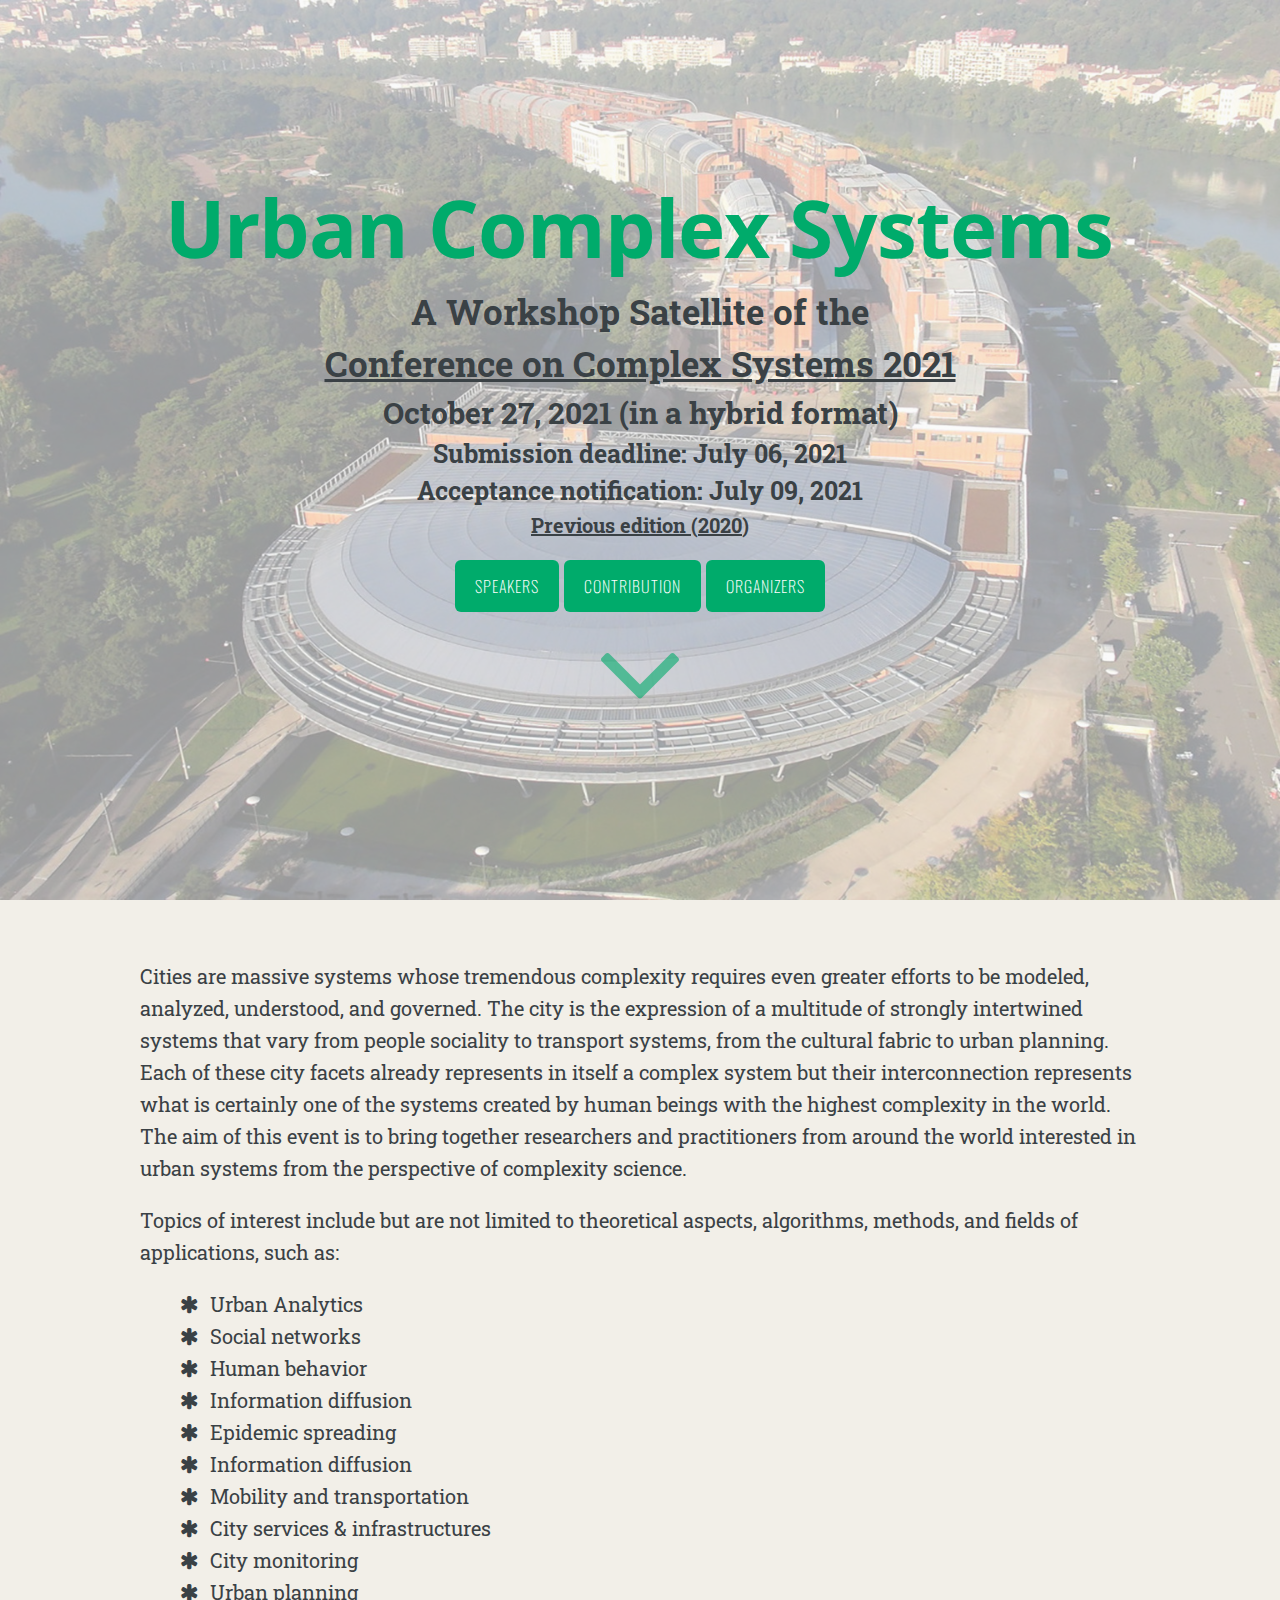
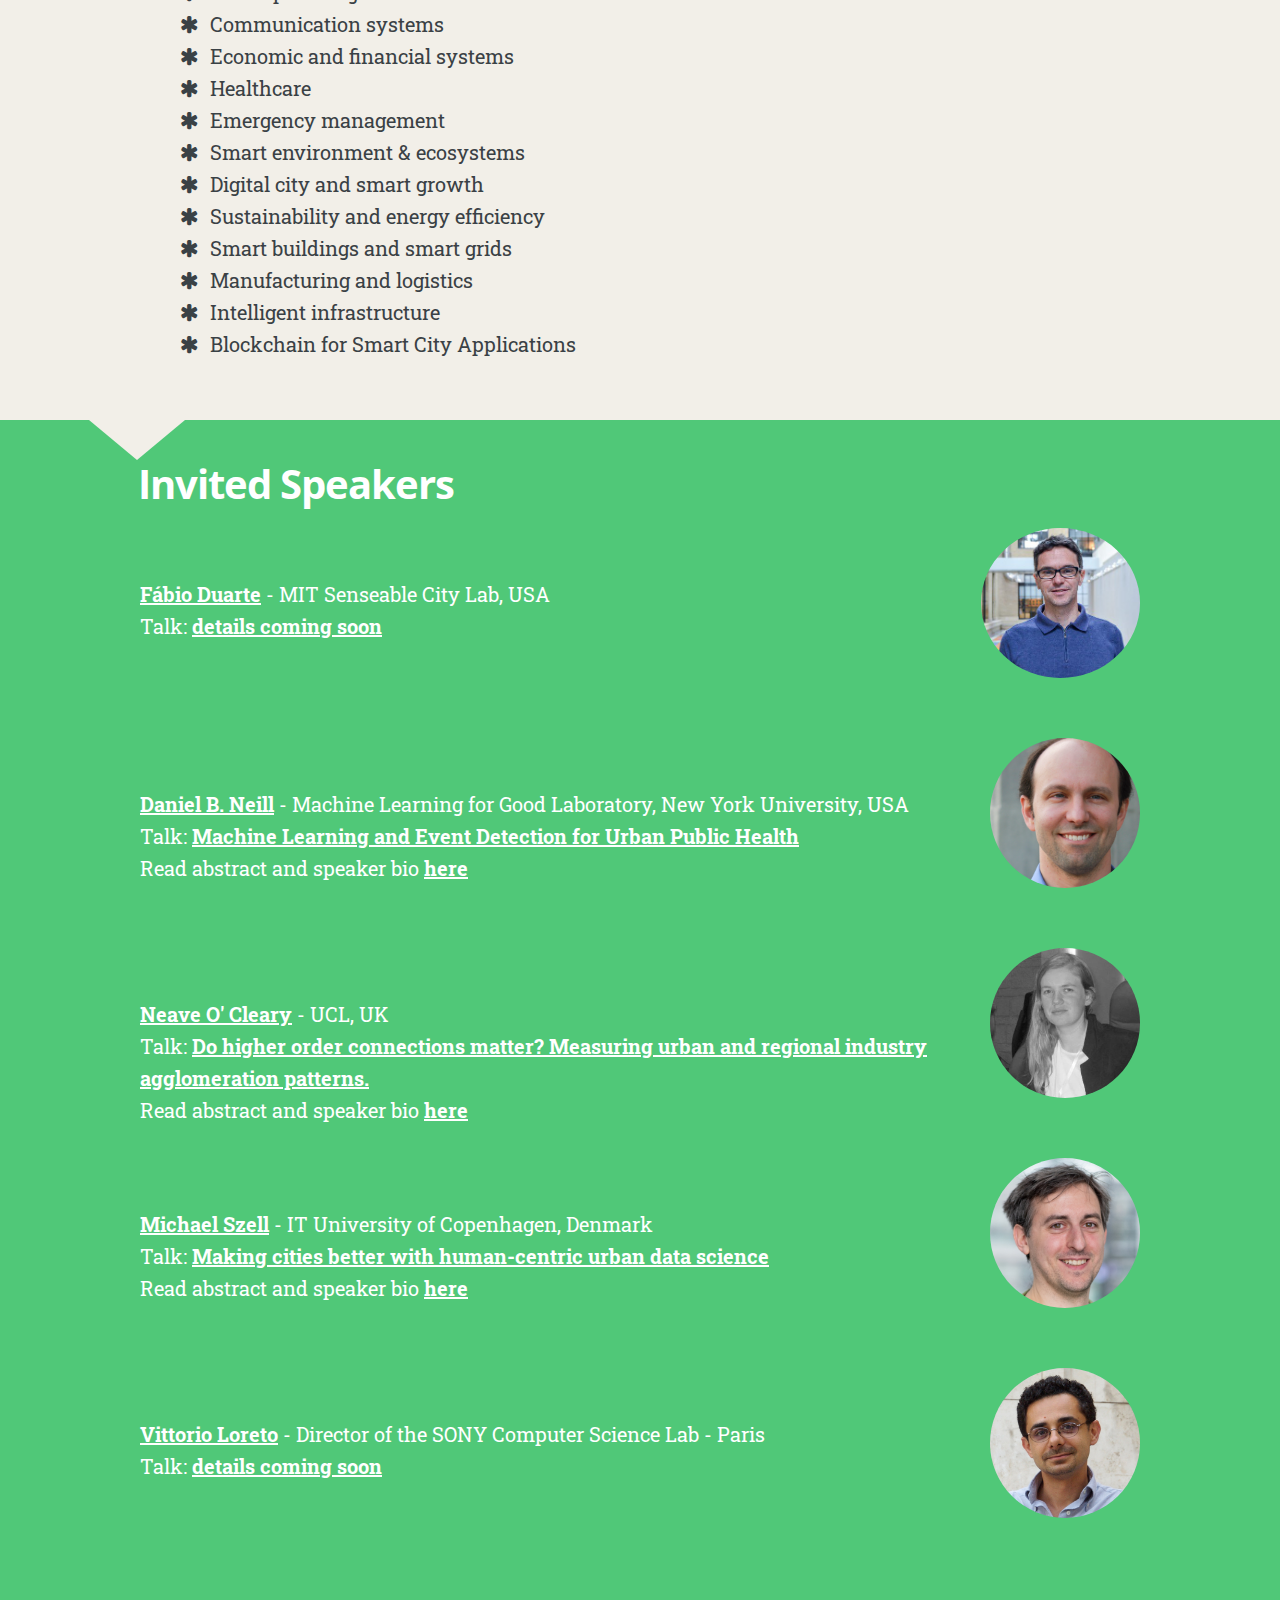
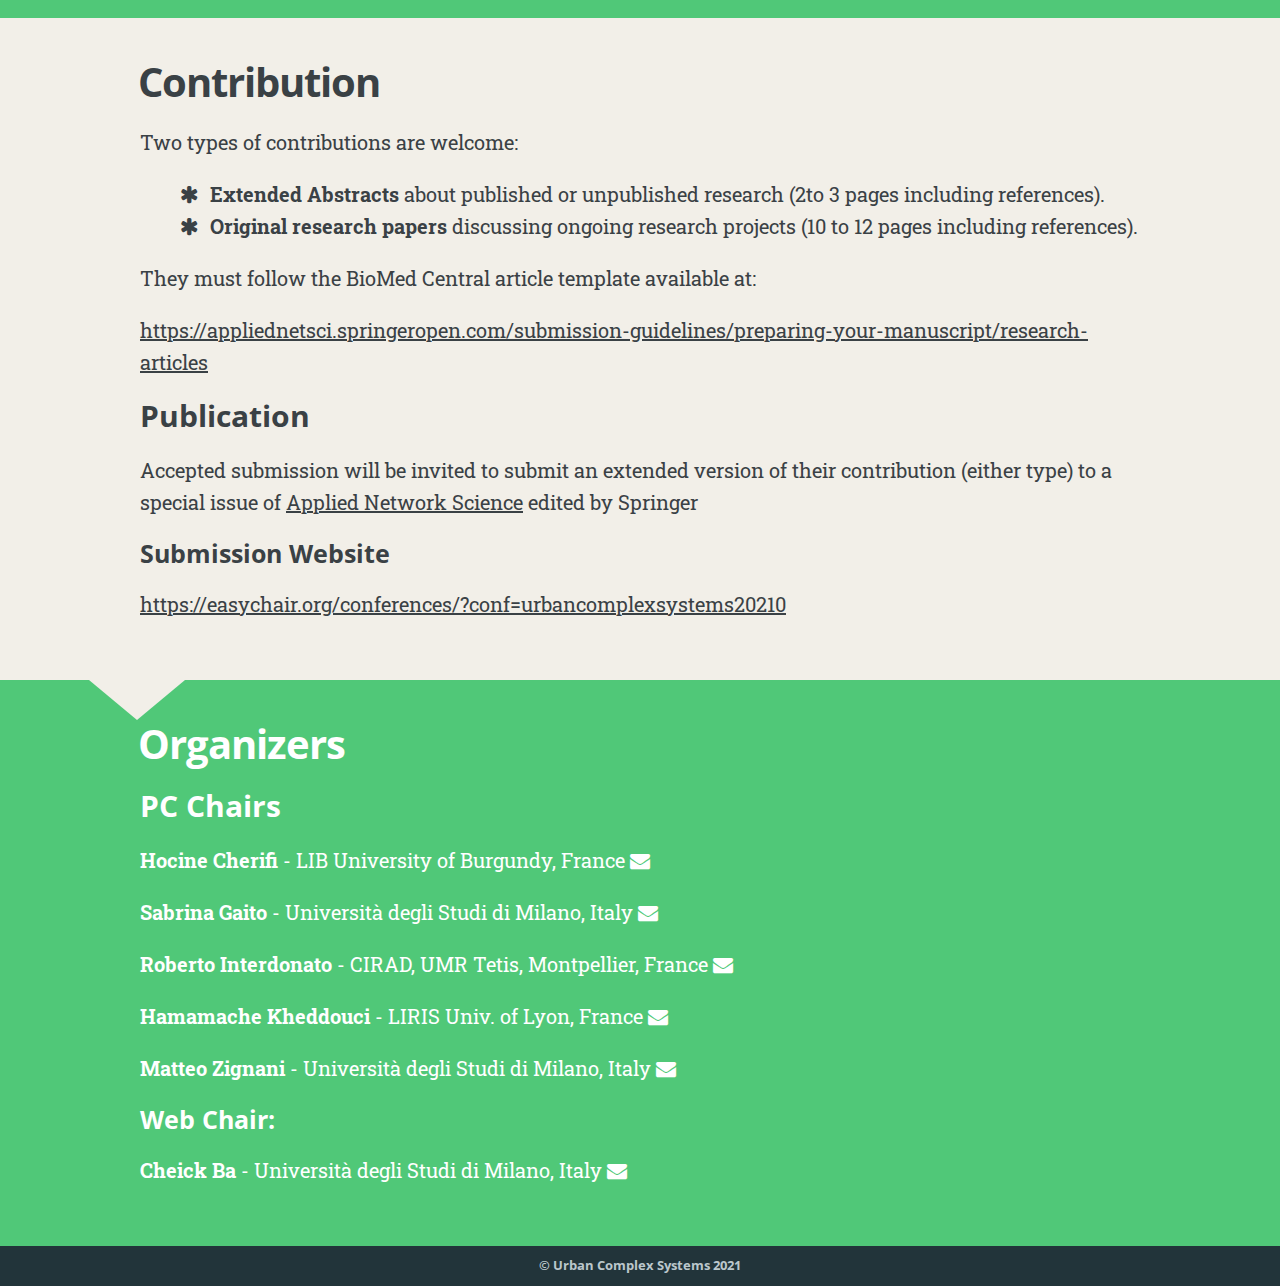
==== index.html @ 6916f313 "added speaker 3 abstract" ====
<!DOCTYPE html>
<html><meta http-equiv="Content-Type" content="text/html" charset="UTF-8" />

<meta http-equiv="X-UA-Compatible" content="IE=edge,chrome=1" />
<meta http-equiv="Cache-Control" content="no-cache, no-store, must-revalidate" />
<meta http-equiv="Pragma" content="no-cache" />
<meta http-equiv="Expires" content="0" />

<title>Urban Complex Systems 2021</title>


  <link rel="shortcut icon" href="images/favicon.png" type="image/png"
/>


  <meta name="description" content="Urban Complex Systems 2021"
/>

  <meta name="keywords" content="urban, complex systems, city"
/>
<meta name="referrer" content="no-referrer-when-downgrade" />

<meta name="HandheldFriendly" content="True" />
<meta name="MobileOptimized" content="320" />
<meta name="viewport" content="width=device-width, initial-scale=1.0" />

<link rel="stylesheet" href="css/screen.css" />
<link
  href="https://fonts.googleapis.com/css?family=Open+Sans+Condensed:300,300italic,700"
  rel="stylesheet"
  type="text/css"
/>
<link
  href="https://fonts.googleapis.com/css?family=Oswald:400,300,700|Open+Sans:300italic,400italic,600italic,700italic,800italic,400,300,600,700,800|Roboto+Slab:400,100,300,700"
  rel="stylesheet"
  type="text/css"
/>
<link
  rel="stylesheet"
  href="font-awesome/css/font-awesome.min.css"
/>

<meta property="og:title" content="" />
<meta property="og:description" content="Urban Complex Systems 2021" />
<meta property="og:type" content="website" />
<meta property="og:url" content="./" />
<meta property="og:image" content="images/cover-image.jpg"/>
<meta property="og:site_name" content="Urban Complex Systems 2021" />

<meta name="twitter:card" content="summary_large_image"/>
<meta name="twitter:image" content="images/cover-image.jpg"/>

<meta name="twitter:title" content=""/>
<meta name="twitter:description" content="Urban Complex Systems 2021"/>

<meta itemprop="name" content="">
<meta itemprop="description" content="Urban Complex Systems 2021">

<link
  rel="apple-touch-icon"
  sizes="180x180"
  href="images/apple-touch-icon.png"
/>
<link
  rel="icon"
  type="image/png"
  sizes="32x32"
  href="images/favicon-32x32.png"
/>
<link
  rel="icon"
  type="image/png"
  sizes="16x16"
  href="images/favicon-16x16.png"
/>


<style>
  
    /*
    #50c878 - chiaro

    #00ab6b - scuro 

    viola scuro 83009c

    viola chiaro aa66b7

    */
      
     a:hover {
         color: #50c878;
     }

     .post-holder.odd a:hover{
         color: #3A4145;
     }

      
     a.btn {
          color: white;
          background-color: #00ab6b;/*#621371;*/
     }
     a.btn:hover {
          background-color: #50c878;/* #672e72;*/
     }
    .blog-title{
      color: #00ab6b;/*#621371;*/
      font-size: 8rem;
     }

     .blog-description-new{
      color: #3a4145; /*#00ab6b;*//*#621371;*/
      font-weight: bold;
      margin: 0;
      /*font-size: 2.5rem;*/
      line-height: 1.5em;
      /*font-weight: 400;*/
      font-family: "Roboto Slab", serif;
      letter-spacing: 0;

     }


     /*.wrapper-title{
          background-color: rgb(255 255 255 / 0.9);

     }*/
     .inner{
        max-width: 1000px;
     }

     .vertical{
        /*background-color: rgb(255 255 255 / 0.8);*/
        background-color: rgb(249 249 249 / 60%);
     }

      
     a.fn-item.active {
          color: #222;
     }
     a.fn-item:hover {
          color: #222;
     }

      
     .post-holder.odd {
          background:#50c878; /*#B80135;*/
          color: white;
     }
     .post-holder {
          background: #f2efe8;
     }
     body {
          color: #3A4145;
     }

      
     .site-footer {
          color: #BBC7CC;
          background-color: #22343A;
     }


     #header-arrow{
      color:#00ab6b;/*#621371;*/
      position: initial;
     }

     #site-head{
        padding: 0;
     }

     .speaker_box{
      margin-bottom: 50px;
      height: 160px;
     }

     .speaker_box_title{
      padding-top: 5%;
     }
     .profile-pics{
      height: 150px;
      width: auto;
      border-radius: 50%;
    

     }
     .profile-pics-container{
      float: right;
      /*width: 210px;
      height: 210px;*/
      /*margin: 1em;*/
     }


</style><body>


<header id="site-head" style="background-image: url(images/cover-image_urbcompsys_lyon_2.jpg)">
    <div class="vertical">
        <div id="site-head-content" class="inner">
            <div class="wrapper-title">
              <h1 class="blog-title">Urban Complex Systems</h1>
              <h3 class="blog-description-new"> A Workshop Satellite of the </h3> 
              <h3 class="blog-description-new"><a href="https://ccs2021.univ-lyon1.fr/#HOME">Conference on Complex Systems 2021</a></h3>

              <h4 class="blog-description-new">October 27, 2021 (in a hybrid format)</h4>
  			  <!--<h3 class="blog-description-new"><a href="https://easychair.org/smart-program/UrbanComplexSystems2020/" style="color: #00ab6b;">Program</a> (updated 30/11) </h3>
			  <h4 class="blog-description-new" style="color: #00ab6b;"><a href="docs/UrbanComplexSystemsProgramNEW2.pdf">Download the Program </a></h4>
			  <h5 class="blog-description-new">Note: the program is in Greenwhich Mean Time (GMT)</a></h5>-->
			  <!--<h3 class="blog-description-new">The final satellite program will be published soon </h3>-->
              
              <h5 class="blog-description-new">Submission deadline: July 06, 2021 <br> Acceptance notification: July 09, 2021 </h5>
              <h6 class="blog-description-new"><a href="2020/index.html">Previous edition (2020) </a></h6>
            </div>

            	 <a class='btn site-menu' data-title-anchor='speakers'>Speakers</a>
                 <a class='btn site-menu' data-title-anchor='call'>Contribution</a>

                 <a class='btn site-menu' data-title-anchor='organizers'>Organizers</a>
                 
            
            <i id='header-arrow' class="fa fa-angle-down"></i>
        </div>
    </div>
</header>
<main class="content" role="main">

    <div class='fixed-nav'>
    </div>
    
        <div class='post-holder'>
            <article id='' class='post first'>
                <header class="post-header">
                    <h2 class="post-title"></h2>
                </header>
                <section class="post-content">
                    <p>Cities are massive systems whose tremendous complexity requires even greater efforts to be modeled, analyzed, understood, and governed. The city is the expression of a multitude of strongly intertwined systems that vary from people sociality to transport systems, from the cultural fabric to urban planning. Each of these city facets already represents in itself a complex system but their interconnection represents what is certainly one of the systems created by human beings with the highest complexity in the world. The aim of this event is to bring together researchers and practitioners from around the world interested in urban systems from the perspective of complexity science.</p>
                    <p>Topics of interest include but are not limited to theoretical aspects, algorithms, methods, and fields of applications, such as:</p>
                    <ul>
                      <li>Urban Analytics</li>
                      <li>Social networks</li>
                      <li>Human behavior</li>
                      <li>Information diffusion</li>
                      <li>Epidemic spreading</li>
                      <li>Information diffusion</li>
                      <li>Mobility and transportation</li>
						<li>City services &amp; infrastructures</li>
						<li>City monitoring</li>
						<li>Urban planning</li>
						<li>Communication systems</li>
						<li>Economic and financial systems</li>
						<li>Healthcare</li>
						<li>Emergency management</li>
						<li>Smart environment &amp; ecosystems</li>
						<li>Digital city and smart growth</li>
						<li>Sustainability and energy efficiency</li>
						<li>Smart buildings and smart grids</li>
						<li>Manufacturing and logistics</li>
						<li>Intelligent infrastructure</li>
						<li>Blockchain for Smart City Applications</li>
                    </ul>
                </section>
            </article>
            <div class='post-after'></div>
        </div>
            <div class='post-holder'>
            <article id='speakers' class='post last'>
                <header class="post-header">
                    <h2 class="post-title">Invited Speakers</h2>
                </header>
                <section class="post-content">
                   <div class="speaker_box">
                      <div class="profile-pics-container image-cropper">
                        <img class ="profile-pics" src="images/FabioDuarte.jpg"></div>
                      <div class="speaker_box_title">
                        <div><b><a href="https://dusp.mit.edu/faculty/f%C3%A1bio-duarte">Fábio Duarte</a> </b> - MIT Senseable City Lab, USA</div>
                        <div>Talk: <b><a href="speakers.html#1">details coming soon</a></b></div>
                      </div>
                      <!--<div>Read abstract and speaker bio <b><a href="speakers.html#1"> here</a></b></div>-->
                    </div>

                    <div class="speaker_box">
                      <div class="profile-pics-container image-cropper">
                        <img class ="profile-pics" src="images/daniel_neill.jpg"></div>
                      <div class="speaker_box_title">
                        <div><b><a href="https://cs.nyu.edu/~neill/">Daniel B. Neill</a> </b> - Machine Learning for Good Laboratory, New York University, USA </div>
                        <div>Talk: <b><a href="speakers.html#2"> Machine Learning and Event Detection for Urban Public Health </a></b></div>
                      </div>
                      <div>Read abstract and speaker bio <b><a href="speakers.html#2"> here</a></b></div>
                    </div>

                    <div class="speaker_box">
                      <div class="profile-pics-container image-cropper">
                        <img class ="profile-pics" src="images/neave.jpg"></div>
                      <div class="speaker_box_title">
                        <div><b><a href="http://neaveoclery.com/">Neave O' Cleary</a></b> - UCL, UK</div>
                        <div>Talk: <b><a href="speakers.html#3">Do higher order connections matter? Measuring urban and regional industry agglomeration patterns.</a></b></div>
                        <div>Read abstract and speaker bio <b><a href="speakers.html#3"> here</a></b></div>
                      </div>
                    </div>  

                    <div class="speaker_box">
                      <div class="profile-pics-container image-cropper"><img class ="profile-pics" src="images/szell.png"></div>
                      <div class="speaker_box_title">
                        <div><b><a href="http://michael.szell.net/">Michael Szell</a></b> - IT University of Copenhagen, Denmark</div>
                        <div>Talk: <b><a href="speakers.html#4">Making cities better with human-centric urban data science</a></b></div>
                        <div>Read abstract and speaker bio <b><a href="speakers.html#4"> here</a></b></div>
                      </div>
                    </div>

                    <div class="speaker_box">
                      <div class="profile-pics-container image-cropper"><img class ="profile-pics" src="images/Loreto-Vittorio.jpg"></div>
                      <div class="speaker_box_title">
                        <div><b><a href="http://socialdynamics.it/vittorioloreto/">Vittorio Loreto</a></b> - Director of the SONY Computer Science Lab - Paris </div>
                        <div>Talk: <b><a href="speakers.html#4">details coming soon</a></b></div>
                        <!--<div>Read abstract and speaker bio <b><a href="speakers.html#5"> here</a></b></div>-->

                      </div>
                    </div>
                </section> 

              </article>
              <div class='post-after'></div>
        </div>

       <div class='post-holder'>
            <article id='call' class='post '>
                <header class="post-header">
                    <h2 class="post-title">Contribution</h2>
                </header>
                <section class="post-content">

                    <p>Two types of contributions are welcome:</p>
                    <ul>
                      <li><b>Extended Abstracts</b> about published or unpublished research (2to 3 pages including references).</li>
                      <li><b>Original research papers</b> discussing ongoing research projects (10 to 12 pages including references).</li>
                    </ul>
                    <p>They must follow the BioMed Central article template available at:</p>
                    <p><a href="https://appliednetsci.springeropen.com/submission-guidelines/preparing-your-manuscript/research-articles">https://appliednetsci.springeropen.com/submission-guidelines/preparing-your-manuscript/research-articles</a></p>
                    <h4 id="publication">Publication</h4>
                    <p>Accepted submission will be invited to submit an extended version of their contribution (either type) to a special issue of <a href="https://appliednetsci.springeropen.com/">Applied Network Science</a>  edited by Springer</p>


                    <h5 id="submission-website">Submission Website</h5>
                    <p><a href="https://easychair.org/conferences/?conf=urbancomplexsystems20210">https://easychair.org/conferences/?conf=urbancomplexsystems20210</a></p>

                </section>
            </article>
            <div class='post-after'></div>
        </div>

        <div class='post-holder'>
          <article id='organizers' class='post last'>
              <header class="post-header">
                  <h2 class="post-title">Organizers</h2>
              </header>
              <section class="post-content">

                  <h4 id="pc-chairs">PC Chairs</h5>
                  <p><b>Hocine Cherifi</b> - LIB University of Burgundy, France   <a href="mailto:hocine.cherifi@gmail.com"><i class="fa fa-envelope"></i></a></p>
                  <p><b>Sabrina Gaito</b> - Università degli Studi di Milano, Italy    <a href="mailto:sabrina.gaito@unimi.it "><i class="fa fa-envelope"></i></a></p>
                  <p><b>Roberto Interdonato</b> - CIRAD, UMR Tetis, Montpellier, France   <a href="mailto:roberto.interdonato@cirad.fr"><i class="fa fa-envelope"></i></a></p>
                  <p><b>Hamamache Kheddouci</b> - LIRIS Univ. of Lyon, France <a href="mailto:hamamache.kheddouci@univ-lyon1.fr"><i class="fa fa-envelope"></i></a></p>
                  <p><b>Matteo Zignani</b> - Università degli Studi di Milano, Italy <a href="mailto:matteo.zignani@unimi.it"><i class="fa fa-envelope"></i></a></p>
                  
                  <h5 id="web-chair">Web Chair:</h5>
                  <p><b>Cheick Ba </b> - Università degli Studi di Milano, Italy<b> <a href="mailto:cheick.ba@unimi.it"><i class="fa fa-envelope"></i></a></p>
                </section>
            </article>
            <div class='post-after'></div>
        </div>
    
</main>
<footer class="site-footer">
  <div class="inner">
    
      <section class="copyright">© Urban Complex Systems 2021</section>

  </div>
</footer>

    <script
      type="text/javascript"
      src="https://code.jquery.com/jquery-1.11.3.min.js"
    ></script>

    
    <script type="text/javascript" src='js/icons.js'></script>
    <script type="text/javascript" src='js/index.js'></script>
    
</body>
</html>
---- css/screen.css ----
/* ==========================================================================
   Table of Contents
   ========================================================================== */

/*

    0.  Includes
    1.  Icons
    2.  General
    3.  Utilities
    4.  General
    5.  Single Post
    6.  Third Party Elements
    7.  Pagination
    8.  Footer
    9.  Media Queries (Tablet)
    10. Media Queries (Mobile)

 */

/* ==========================================================================
   0. Includes - Ground zero
   ========================================================================== */

@import url(normalize.css);

/* ==========================================================================
      1. Icons - Sets up the icon font and respective classes
      ========================================================================== */

/* Import the font file with the icons in it */
@font-face {
  font-family: "icons";
  src: url("../fonts/icons.eot");
  src: url("../fonts/icons.eot?#iefix") format("embedded-opentype"),
    url("../fonts/icons.woff") format("woff"),
    url("../fonts/icons.ttf") format("truetype"),
    url("../fonts/icons.svg#icons") format("svg");
  font-weight: normal;
  font-style: normal;
}

/* Apply these base styles to all icons */
.i-ghost,
.icon-feed,
.icon-twitter,
.icon-google-plus,
.icon-facebook {
  font-family: "icons";
  speak: none;
  font-style: normal;
  font-weight: normal;
  font-variant: normal;
  text-transform: none;
  line-height: 1;
  -webkit-font-smoothing: antialiased;
  text-decoration: none;
}

/* Each icon is created by inserting the corret character into the
      content of the :before pseudo element. Like a boss. */
.i-ghost:before {
  content: "\e000";
}
.icon-feed:before {
  content: "\e001";
}
.icon-twitter:before {
  content: "\e002";
  font-size: 1.1em;
}
.icon-google-plus:before {
  content: "\e003";
}
.icon-facebook:before {
  content: "\e004";
}

/* ==========================================================================
      2. General - Setting up some base styles
      ========================================================================== */

html {
  height: 100%;
  max-height: 100%;
  font-size: 62.5%;
  overflow-x: hidden;
}

body {
  height: 100%;
  max-height: 100%;
  /*font-family: 'Droid Serif', serif;*/
  font-family: "Roboto Slab", serif;
  font-size: 2rem;
  line-height: 1.6em;
  color: #3a4145;
}
a.fa {
  text-decoration: none;
}
::-moz-selection {
  color: #222;
  background: #d6edff;
  text-shadow: none;
}

::selection {
  color: #222;
  background: #d6edff;
  text-shadow: none;
}
.left {
  float: left;
}
.right {
  float: right;
}
.clear {
  clear: both;
}
h1,
h2,
h3,
h4,
h5,
h6 {
  text-rendering: optimizeLegibility;
  line-height: 1;
  margin-top: 0;
  margin-bottom: 10px;
  font-family: "Open Sans", sans-serif;
}
h3,
h4,
h5,
h6 {
  text-rendering: optimizeLegibility;
  line-height: 120%;
  margin-top: 0;
  font-family: "Open Sans", sans-serif;
  margin-bottom: 0%;
}

h1 {
  font-size: 5rem;
  line-height: 1.2em;
  letter-spacing: -2px;
  text-indent: -3px;
}

h2 {
  font-size: 4rem;
  line-height: 1.2em;
  letter-spacing: -1px;
  text-indent: -2px;
}

h3 {
  font-size: 3.5rem;
}

h4 {
  font-size: 3rem;
}

h5 {
  font-size: 2.5rem;
}

h6 {
  font-size: 2rem;
}

a {
  color: inherit;
  transition: all ease 0.3s;
  -webkit-transition: all ease 0.3s;
  -moz-transition: all ease 0.3s;
}

a:hover {
  color: #222;
}

a.btn {
  text-decoration: none;
  background-color: #222;
  border-radius: 6px;
  -webkit-border-radius: 6px;
  color: white;
  display: inline-block;
  font-size: 16px;
  letter-spacing: 1px;
  margin: 0;
  overflow: visible;
  padding: 10px 20px 10px 20px;
  position: relative;
  margin-top: 2rem;
  cursor: pointer;
  font-family: "Oswald", sans-serif;
  text-transform: uppercase;
  font-weight: lighter;
}

a.btn:hover {
  background: #222;
}

#header-arrow {
  font-size: 140px;
  margin: -10px auto;
  text-align: center;
  position: absolute;
  width: 100%;
  left: 0;
  bottom: -120px;
  cursor: pointer;
  opacity: 0.6;
  transition: all ease 0.3s;
  -webkit-transition: all ease 0.3s;
  -moz-transition: all ease 0.3s;
}
#header-arrow:hover {
  opacity: 0.9;
}

h1 a,
h2 a,
h3 a,
h4 a,
h5 a,
h6 a {
  /*color: #50585D;*/
}

p,
ul,
ol {
  margin: 1em 0;
}

ol ol,
ul ul,
ul ol,
ol ul {
  margin: 0.4em 0;
}

hr {
  display: block;
  height: 1px;
  border: 0;
  border-top: 1px solid #efefef;
  margin: 3.2em 0;
  padding: 0;
}

blockquote {
  -moz-box-sizing: border-box;
  box-sizing: border-box;
  margin: 1em 0 1em -2.2em;
  padding: 0 0 0 1em;
  /*border-left: #4a4a4a 0.4em solid;*/
  font-weight: lighter;
}

blockquote p {
  margin: 0.8em 0;
}
.quo {
  /*float: left;*/
  margin-right: 10px;
  margin-left: 10px;
  font-size: 20px;
}

blockquote small {
  display: inline-block;
  margin: 0.8em 0 0.8em 1.5em;
  font-size: 0.9em;
  color: #ccc;
}

blockquote small:before {
  content: "\2014 \00A0";
}

blockquote cite {
  font-weight: bold;
}

blockquote cite a {
  font-weight: normal;
}

dl {
  margin: 1.6em 0;
}

dl dt {
  float: left;
  width: 180px;
  overflow: hidden;
  clear: left;
  text-align: right;
  text-overflow: ellipsis;
  white-space: nowrap;
  font-weight: bold;
  margin-bottom: 1em;
}

dl dd {
  margin-left: 200px;
  margin-bottom: 1em;
}

mark {
  background-color: #ffc336;
}

code,
tt {
  padding: 3px 5px;
  font-family: Inconsolata, monospace, sans-serif;
  font-size: 0.75em;
  /*white-space: pre;*/
  border: 1px solid #e3edf3;
  background: #f7fafb;
  border-radius: 2px;
  color: #3a4145;
}

pre {
  -moz-box-sizing: border-box;
  box-sizing: border-box;
  margin: 1.6em 0;
  border: 1px solid #e3edf3;
  width: 100%;
  padding: 10px;
  font-family: Inconsolata, monospace, sans-serif;
  font-size: 0.9em;
  white-space: pre;
  overflow: auto;
  background: #f7fafb;
  border-radius: 3px;
}

pre code,
tt {
  font-size: inherit;
  white-space: -moz-pre-wrap;
  white-space: pre-wrap;
  background: transparent;
  border: none;
  padding: 0;
}

kbd {
  display: inline-block;
  margin-bottom: 0.4em;
  padding: 1px 8px;
  border: #ccc 1px solid;
  color: #666;
  text-shadow: #fff 0 1px 0;
  font-size: 0.9em;
  font-weight: bold;
  background: #f4f4f4;
  border-radius: 4px;
  box-shadow: 0 1px 0 rgba(0, 0, 0, 0.2), 0 1px 0 0 #fff inset;
}

table {
  -moz-box-sizing: border-box;
  box-sizing: border-box;
  margin: 1.6em 0;
  width: 100%;
  max-width: 100%;
  background-color: transparent;
}

table th,
table td {
  padding: 8px;
  line-height: 20px;
  text-align: left;
  vertical-align: top;
  border-top: 1px solid #efefef;
}

table th {
  color: #000;
}

table caption + thead tr:first-child th,
table caption + thead tr:first-child td,
table colgroup + thead tr:first-child th,
table colgroup + thead tr:first-child td,
table thead:first-child tr:first-child th,
table thead:first-child tr:first-child td {
  border-top: 0;
}

table tbody + tbody {
  border-top: 2px solid #efefef;
}

table table table {
  background-color: #fff;
}

table tbody > tr:nth-child(odd) > td,
table tbody > tr:nth-child(odd) > th {
  background-color: #f6f6f6;
}

table.plain {
  tbody > tr:nth-child(odd) > td,
  tbody > tr:nth-child(odd) > th {
    background: transparent;
  }
}

li {
  margin-left: 30px;
}

ul li {
  list-style-type: none;
}

.bult {
  display: inline;
  float: left;
  padding-top: 7px;
}

/* ==========================================================================
      3. Utilities - These things get used a lot
      ========================================================================== */

/* Hides shit */
.hidden {
  text-indent: -9999px;
  visibility: hidden;
  display: none;
}

/* Creates a responsive wrapper that makes our content scale nicely */
.inner {
  position: relative;
  width: 80%;
  max-width: 700px;
  margin: 0 auto;
}

/* Centres vertically yo. (IE8+) */
.vertical {
  display: table-cell;
  vertical-align: middle;
}

/* ==========================================================================
      4. General - The main styles for the the theme
      ========================================================================== */

/* Big cover image on the home page */
#site-head {
  position: relative;
  display: table;
  width: 100%;
  height: 100%;
  margin-bottom: 0rem;
  text-align: center;
  color: #fff;
  background: #b80135 no-repeat center center;
  background-size: cover;
}

#site-head:after {
}

/* Yo-logo. Yolo-go. Upload one in ghost/settings/ */
#blog-logo img {
  display: block;
  max-height: 100px;
  width: auto;
  margin: 0 auto;
  line-height: 0;
}

#back {
  color: rgba(0, 0, 0, 0.2);
  position: fixed;
  top: 8px;
  left: 8px;
  padding: 6px;
  font-size: 16px;
}

/* The details of your blog. Defined in ghost/settings/ */
.blog-title {
  margin: 10px 0 10px 0;
  font-size: 5rem;
  letter-spacing: -1px;
}

.blog-description {
  margin: 0;
  font-size: 2.5rem;
  line-height: 1.5em;
  font-weight: 400;
  font-family: "Roboto Slab", serif;
  letter-spacing: 0;
}

.post-holder {
  width: 100%;
  height: 100%;
  background: #f2efe8;
  position: relative;
}
.post-holder.odd {
  background: #b80135;
  color: white;
}

/* Every post, on every page, gets this style on its <article> tag */
.post {
  position: relative;
  width: 80%;
  max-width: 1000px;
  margin: 0rem auto;
  padding-bottom: 4rem;
  padding-top: 4rem;
  height: 70%;
  word-break: break-word;
  hyphens: auto;
}

/* Add a little circle in the middle of the border-bottom on our .post
      just for the lolz and stylepoints. */

.fixed-nav {
  display: none;
  opacity: 1;
  position: fixed;
  top: 40px;
  left: 2%;
  z-index: 99999;
  font-family: "Open Sans Condensed", sans-serif;
  text-transform: uppercase;
  font-size: 1.5rem;
  line-height: 130%;
  font-weight: bold;
}
a.fn-item {
  display: block;
  cursor: pointer;
  opacity: 0.7;
}
.white {
  color: white;
}
a.fn-item:hover {
  color: #222;
}
a.fn-item.active {
  color: #222;
  opacity: 1;
}

.post-after {
  position: absolute;
  bottom: -40px;
  right: 6%;
  z-index: 1;
  width: 0;
  height: 0;
  border-left: 60px solid transparent;
  border-right: 60px solid transparent;
  border-top: 50px solid #f2efe8;
  border-radius: 25px;
}
.post-after.even {
  left: 6%;
}

.post-title {
  margin: 0 0 20px 0;
}

.post-title a {
  text-decoration: none;
}

.post-excerpt p {
  margin: 1.6rem 0 0 0;
  font-size: 0.9em;
  line-height: 1.6em;
}

.post-meta {
  display: inline-block;
  margin: 0 0 5px 0;
  font-family: "Open Sans", sans-serif;
  font-size: 1.5rem;
  color: #9eabb3;
}

.post-meta a {
  color: #9eabb3;
  text-decoration: none;
}

.post-meta a:hover {
  text-decoration: underline;
}

.user-meta {
  position: relative;
  padding: 0.3rem 40px 0 100px;
  min-height: 77px;
}

.user-image {
  position: absolute;
  top: 0;
  left: 0;
}

.user-name {
  display: block;
  font-weight: bold;
}

.user-bio {
  display: block;
  max-width: 440px;
  font-size: 1.4rem;
  line-height: 1.5em;
}

.publish-meta {
  position: absolute;
  top: 0;
  right: 0;
  padding: 4.3rem 0 4rem 0;
  text-align: right;
}

.publish-heading {
  display: block;
  font-weight: bold;
}

.publish-date {
  display: block;
  font-size: 1.4rem;
  line-height: 1.5em;
}

/* ==========================================================================
      5. Single Post - When you click on an individual post
      ========================================================================== */

/* Tweak the .post wrapper style */
.post-template .post {
  margin-top: 0;
  border-bottom: none;
  padding-bottom: 0;
}

/* Kill that stylish little circle that was on the border, too */
.post-template .post:after {
  display: none;
}

/* Insert some mad padding up in the header for better spacing */
.post-template .post-header {
  padding: 60px 0;
}

/* Keep large images within the bounds of the post-width */
.post-content img {
  display: block;
  max-width: 100%;
  margin: 0 auto;
}

/* The author credit area after the post */
.post-footer {
  position: relative;
  margin: 4rem 0 0 0;
  padding: 4rem 0 0 0;
  border-top: #ebf2f6 1px solid;
}

.post-footer h4 {
  font-size: 1.8rem;
  margin: 0;
}

.post-footer p {
  margin: 1rem 0;
  font-size: 1.4rem;
  line-height: 1.6em;
}

/* Create some space to the right for the share links */
.post-footer .author {
  margin-right: 180px;
}

/* Drop the share links in the space to the right.
      Doing it like this means it's easier for the author bio
      to be flexible at smaller screen sizes while the share
      links remain at a fixed width the whole time */
.post-footer .share {
  position: absolute;
  top: 4rem;
  right: 0;
  width: 140px;
}

.post-footer .share a {
  font-size: 1.8rem;
  display: inline-block;
  margin: 1.4rem 1.6rem 1.6rem 0;
  color: #bbc7cc;
}

.post-footer .share a:hover {
  color: #50585d;
}

/* ==========================================================================
      6. Third Party Elements - Embeds from other services
      ========================================================================== */

/* Github */

.gist table {
  margin: 0;
  font-size: 1.4rem;
}

.gist .line-number {
  min-width: 25px;
  font-size: 1.1rem;
}

/* ==========================================================================
      7. Pagination - Tools to let you flick between pages
      ========================================================================== */

/* The main wrapper for our pagination links */
.pagination {
  position: relative;
  width: 80%;
  max-width: 700px;
  margin: 4rem auto;
  font-family: "Open Sans", sans-serif;
  font-size: 1.3rem;
  color: #9eabb3;
  text-align: center;
}

.pagination a {
  color: #9eabb3;
}

/* Push the previous/next links out to the left/right */
.older-posts,
.newer-posts {
  position: absolute;
  display: inline-block;
  padding: 0 15px;
  border: #ebf2f6 2px solid;
  text-decoration: none;
  border-radius: 30px;
  transition: border ease 0.3s;
}

.older-posts {
  right: 0;
}

.page-number {
  display: inline-block;
  padding: 2px 0;
}

.newer-posts {
  left: 0;
}

.older-posts:hover,
.newer-posts:hover {
  border-color: #9eabb3;
}

/* ==========================================================================
      8. Footer - The bottom of every page
      ========================================================================== */

.site-footer {
  position: relative;
  margin: 0rem 0 0 0;
  padding: 1rem 0;
  font-family: "Open Sans", sans-serif;
  font-size: 1.3rem;
  line-height: 1.5em;
  color: #bbc7cc;
  text-align: center;
  background: #22343a;
}

.site-footer a {
  color: #bbc7cc;
  text-decoration: underline;
}

.site-footer a:hover {
  color: #50585d;
}

.poweredby .i-ghost {
  font-weight: 700;
  text-decoration: none;
}

.poweredby .i-ghost:hover {
  text-decoration: none;
}

.poweredby .i-ghost:before {
  font-size: 1rem;
  margin-right: 0.2em;
}

/* The subscribe icon on the footer */
.subscribe {
  width: 28px;
  height: 28px;
  position: absolute;
  top: -14px;
  left: 50%;
  margin-left: -15px;
  border: #ebf2f6 1px solid;
  text-align: center;
  line-height: 2.4rem;
  border-radius: 50px;
  background: #fff;
  transition: box-shadow 0.5s;
}

/* The RSS icon, inserted via icon font */
.subscribe:before {
  color: #d2dee3;
  font-size: 10px;
  position: absolute;
  top: 2px;
  left: 9px;
  font-weight: bold;
  transition: color 0.5s ease;
}

/* Add a box shadow to on hover */
.subscribe:hover {
  box-shadow: rgba(0, 0, 0, 0.05) 0 0 0 3px;
  transition: box-shadow 0.25s;
}

.subscribe:hover:before {
  color: #50585d;
}

/* CSS tooltip saying "Subscribe!" - initially hidden */
.tooltip {
  opacity: 0;
  display: inline-block;
  padding: 4px 8px 5px 8px;
  position: absolute;
  top: -23px;
  left: -23px;
  color: rgba(255, 255, 255, 0.9);
  font-size: 1.1rem;
  font-weight: bold;
  line-height: 1em;
  text-align: center;
  background: #50585d;
  border-radius: 20px;
  box-shadow: 0 1px 4px rgba(0, 0, 0, 0.1);
  transition: opacity 0.3s ease, top 0.3s ease;
}

/* The little chiclet arrow under the tooltip, pointing down */
.tooltip:after {
  content: "";
  border-width: 5px 5px 0 5px;
  border-style: solid;
  border-color: #50585d transparent;
  display: block;
  position: absolute;
  bottom: -4px;
  left: 50%;
  margin-left: -5px;
  z-index: 220;
  width: 0;
}

/* On hover, show the tooltip! */
.subscribe:hover .tooltip {
  opacity: 1;
  top: -33px;
}

/* ==========================================================================
      9. Media Queries - Smaller than 1130px
      ========================================================================== */

@media only screen and (max-width: 1130px) {
  .fixed-nav {
    opacity: 1;
    position: fixed;
    top: 0px;
    left: 0px;
    z-index: 99999;
    background: #f2efe8;
    width: 100%;
    text-align: center;
    padding: 4px;
  }
  a.fn-item {
    display: inline;
    margin-left: 10px;
  }
  blockquote {
    margin-left: 0;
  }
  .post-holder {
    padding-top: 20px;
  }
  #site-head {
    -webkit-box-sizing: border-box;
    -moz-box-sizing: border-box;
    box-sizing: border-box;
    min-height: 240px;
    padding: 15% 0;
    height: 100%;
    margin-bottom: 0rem;
  }

  .blog-title {
    font-size: 4rem;
    letter-spacing: -1px;
  }

  .blog-description {
    font-size: 2.2rem;
    line-height: 1.5em;
  }

  .post {
    font-size: 0.9em;
    line-height: 1.6em;
  }

  .post-template .post {
    padding-bottom: 1rem;
  }

  .post-template .post-header {
    padding: 40px 0;
  }

  h1 {
    font-size: 4.8rem;
    text-indent: -2px;
  }

  h2 {
    font-size: 3.8rem;
  }

  h3 {
    font-size: 3.3rem;
  }

  h4 {
    font-size: 2.8rem;
  }
}

/* ==========================================================================
      10. Media Queries - Smaller than 500px
      ========================================================================== */

@media only screen and (max-width: 500px) {
  .fixed-nav {
    display: none;
  }
  .post-holder {
    padding-top: 20px;
  }
  #blog-logo img {
    max-height: 80px;
  }

  .inner,
  .pagination {
    width: auto;
    margin-left: 16px;
    margin-right: 16px;
  }

  .post {
    width: auto;
    margin-left: 16px;
    margin-right: 16px;
    font-size: 0.8em;
    line-height: 1.6em;
  }

  #site-head {
    padding: 10% 0;
    height: 65%;
  }
  #header-arrow {
    display: none;
  }
  a.btn {
    margin-top: 10px;
  }

  .blog-title {
    font-size: 3rem;
  }

  .blog-description {
    font-size: 2.2rem;
  }

  h1,
  h2 {
    font-size: 3rem;
    line-height: 1.1em;
    letter-spacing: -1px;
  }

  h3 {
    font-size: 2.8rem;
  }

  h4 {
    font-size: 2.3rem;
  }

  .post-template .post {
    padding-bottom: 0;
  }

  .post-template .post-header {
    padding: 30px 0;
  }

  .post-meta {
    font-size: 1.3rem;
  }

  .post-footer {
    padding: 4rem 0;
    text-align: center;
  }

  .post-footer .author {
    margin: 0 0 2rem 0;
    padding: 0 0 1.6rem 0;
    border-bottom: #ebf2f6 1px dashed;
  }

  .post-footer .share {
    position: static;
    width: auto;
  }

  .post-footer .share a {
    margin: 1.4rem 0.8rem 0 0.8rem;
  }

  .older-posts,
  .newer-posts {
    position: static;
    margin: 10px 0;
  }

  .page-number {
    display: block;
  }

  .site-footer {
    /*margin-top: 0.8rem;*/
    font-size: 1.1rem;
  }
}

/* ==========================================================================
      End of file. Media queries should be the last thing here. Do not add stuff
      below this point, or it will probably fuck everything up.
      ========================================================================== */
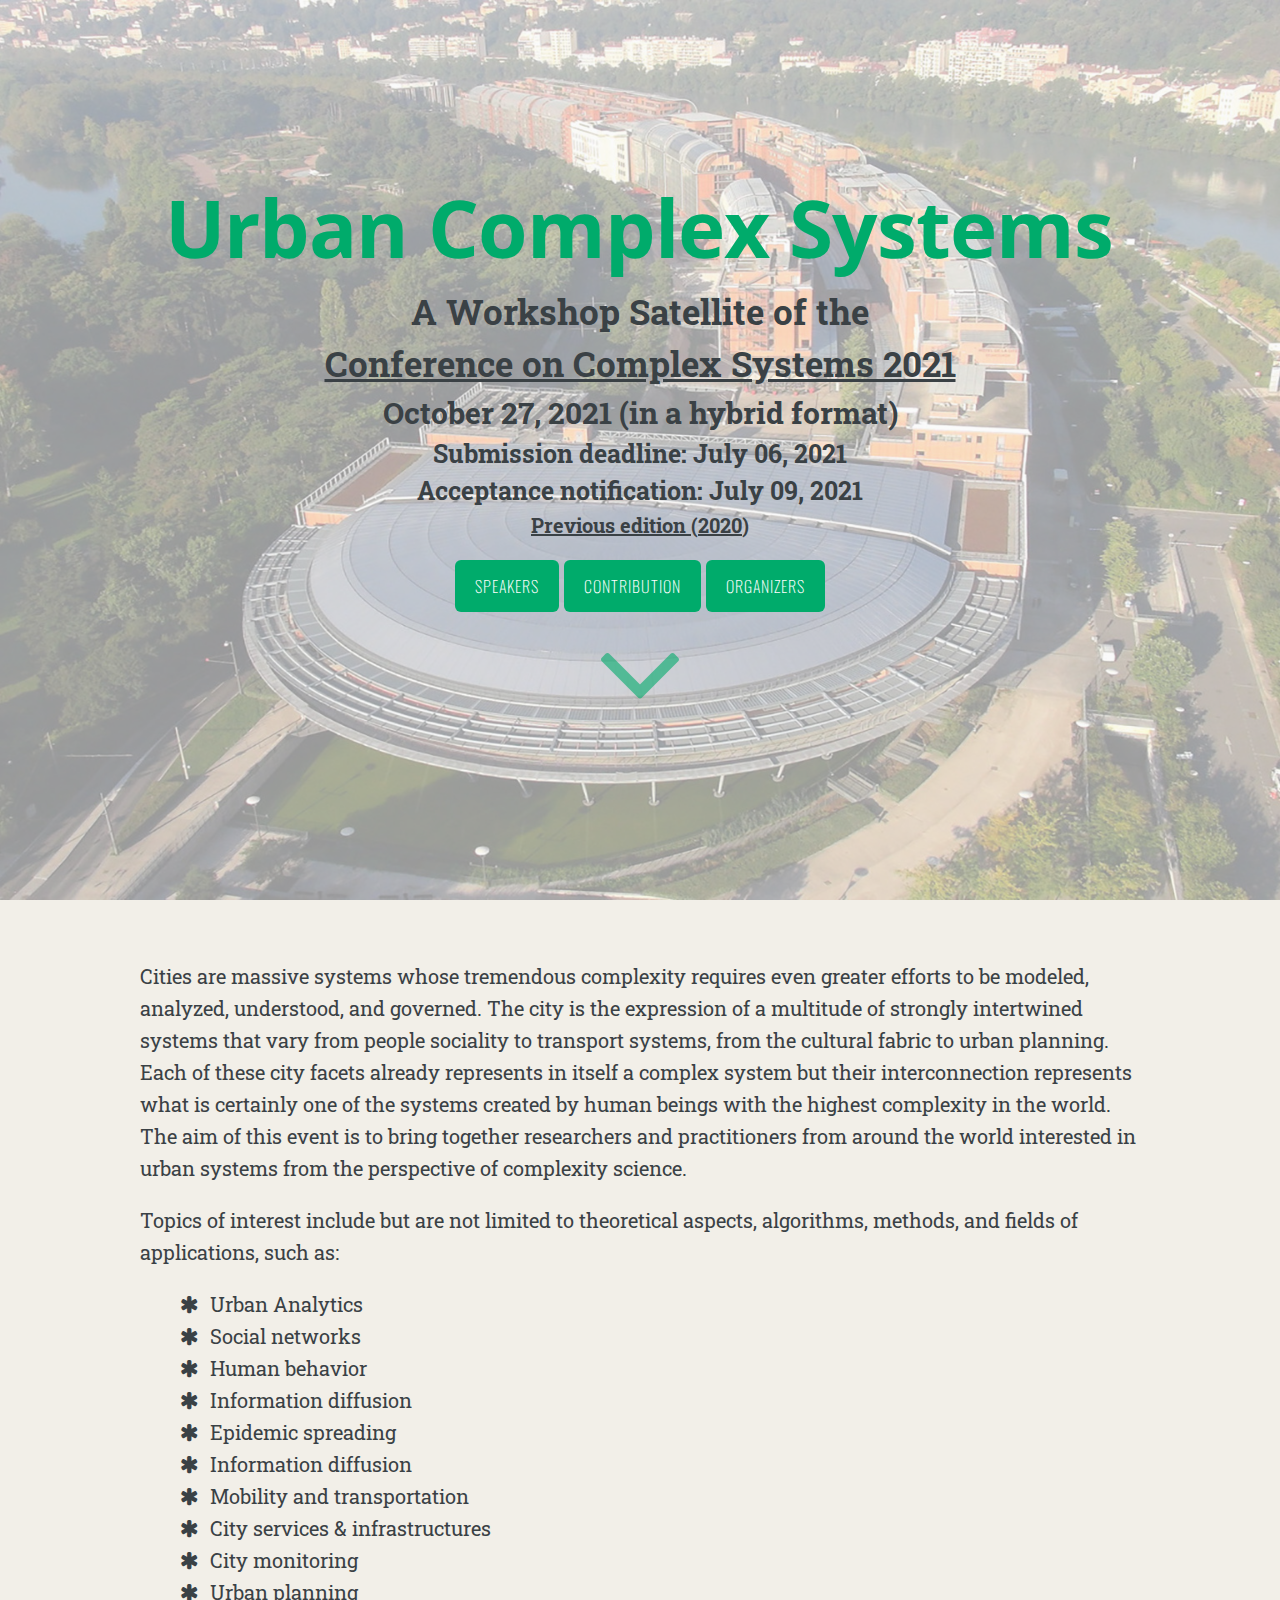
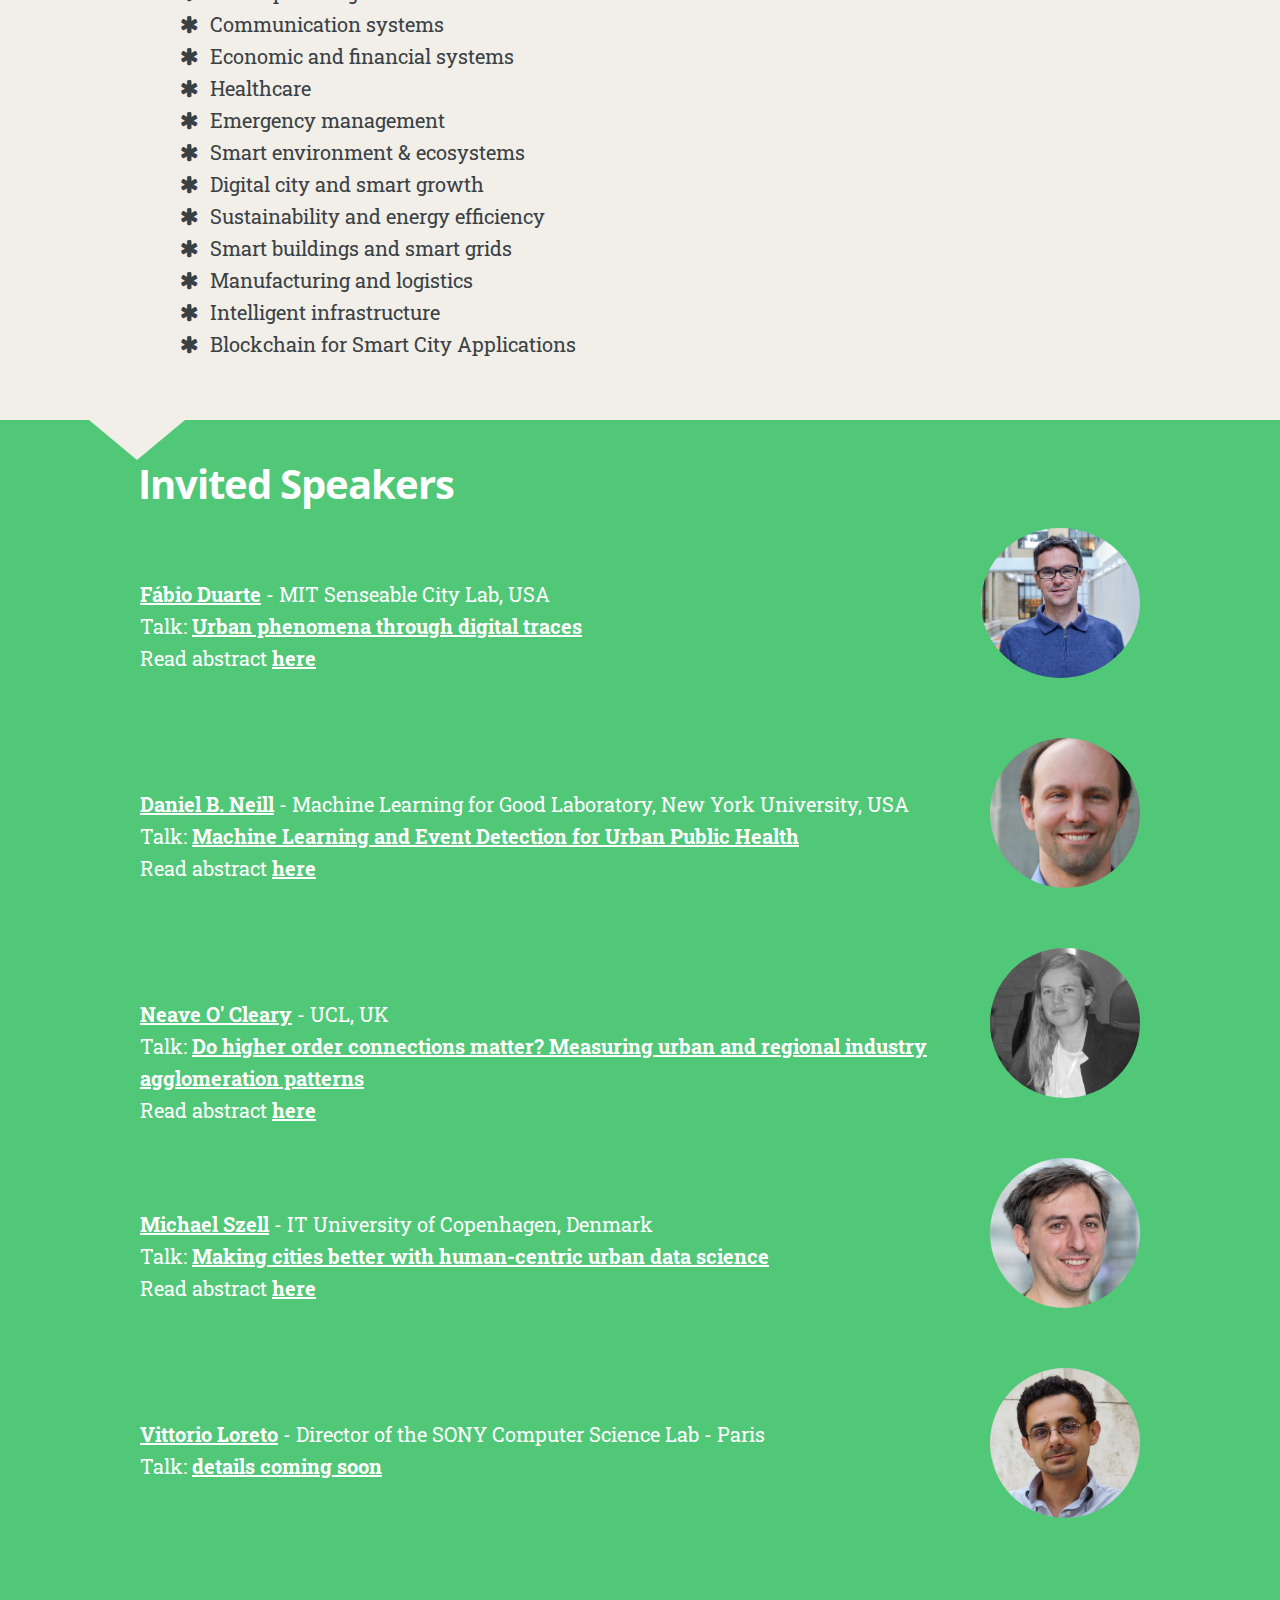
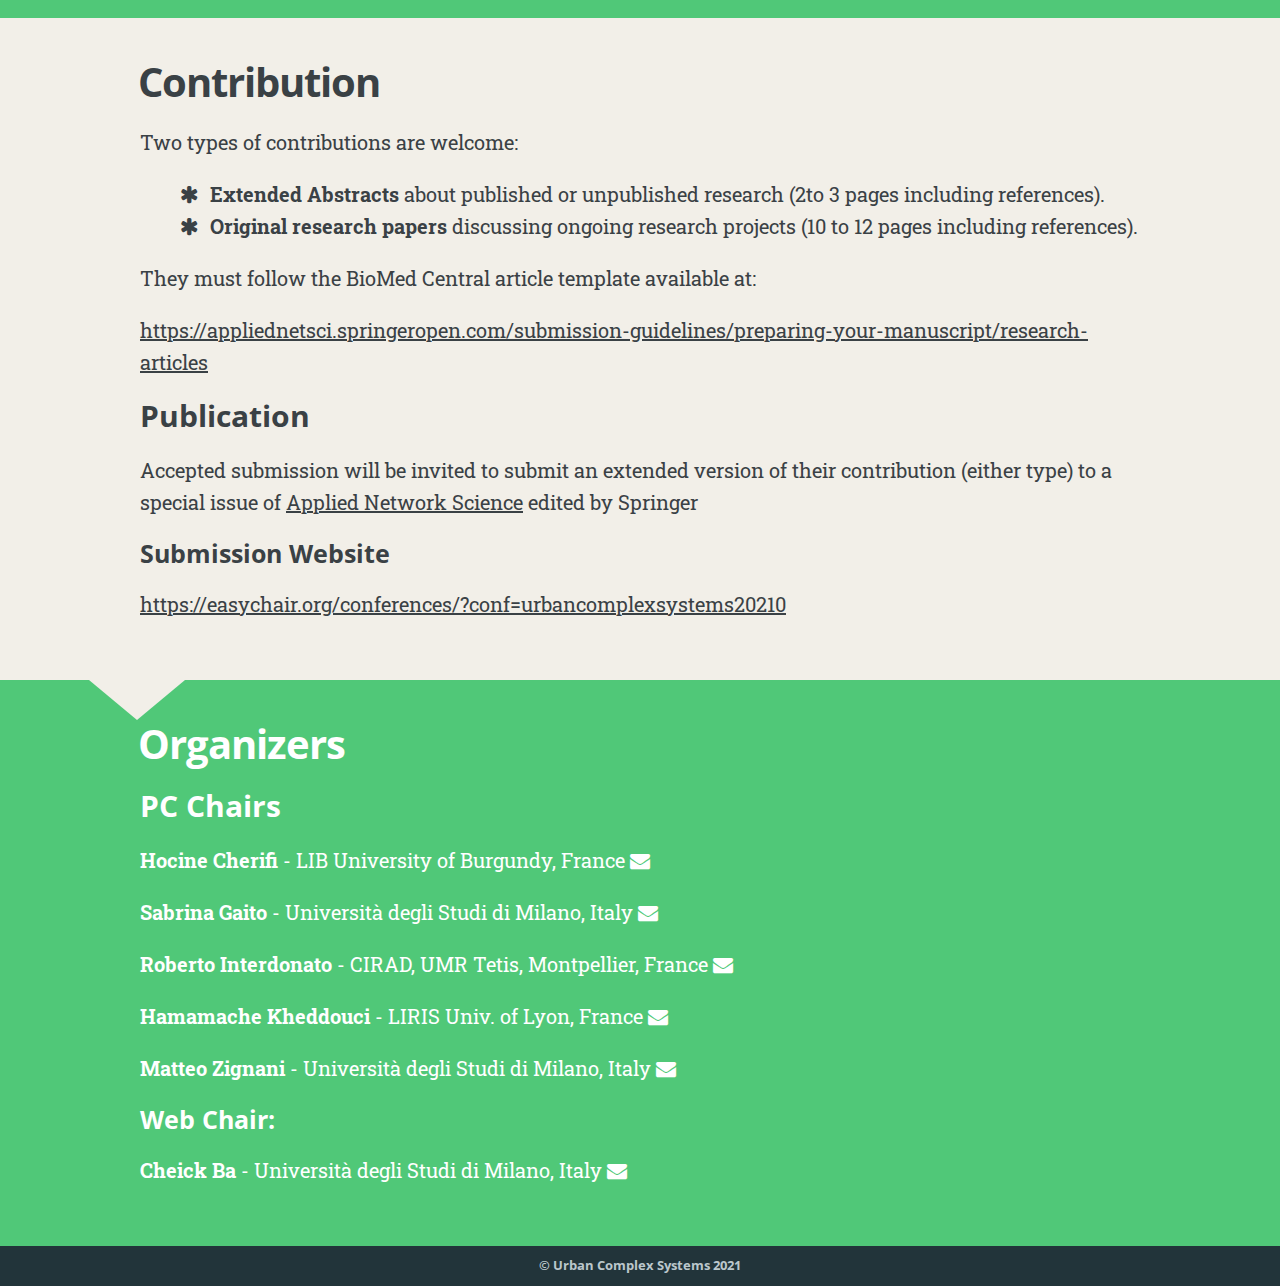
==== commit f37ffa2c: "abstract speaker 1!" ====
--- a/index.html
+++ b/index.html
@@ -276,9 +276,9 @@
                         <img class ="profile-pics" src="images/FabioDuarte.jpg"></div>
                       <div class="speaker_box_title">
                         <div><b><a href="https://dusp.mit.edu/faculty/f%C3%A1bio-duarte">Fábio Duarte</a> </b> - MIT Senseable City Lab, USA</div>
-                        <div>Talk: <b><a href="speakers.html#1">details coming soon</a></b></div>
-                      </div>
-                      <!--<div>Read abstract and speaker bio <b><a href="speakers.html#1"> here</a></b></div>-->
+                        <div>Talk: <b><a href="speakers.html#1"> Urban phenomena through digital traces</a></b></div>
+                      </div>
+                      <div>Read abstract <b><a href="speakers.html#1"> here</a></b></div>
                     </div>
 
                     <div class="speaker_box">
@@ -288,7 +288,7 @@
                         <div><b><a href="https://cs.nyu.edu/~neill/">Daniel B. Neill</a> </b> - Machine Learning for Good Laboratory, New York University, USA </div>
                         <div>Talk: <b><a href="speakers.html#2"> Machine Learning and Event Detection for Urban Public Health </a></b></div>
                       </div>
-                      <div>Read abstract and speaker bio <b><a href="speakers.html#2"> here</a></b></div>
+                      <div>Read abstract <b><a href="speakers.html#2"> here</a></b></div>
                     </div>
 
                     <div class="speaker_box">
@@ -296,8 +296,8 @@
                         <img class ="profile-pics" src="images/neave.jpg"></div>
                       <div class="speaker_box_title">
                         <div><b><a href="http://neaveoclery.com/">Neave O' Cleary</a></b> - UCL, UK</div>
-                        <div>Talk: <b><a href="speakers.html#3">Do higher order connections matter? Measuring urban and regional industry agglomeration patterns.</a></b></div>
-                        <div>Read abstract and speaker bio <b><a href="speakers.html#3"> here</a></b></div>
+                        <div>Talk: <b><a href="speakers.html#3">Do higher order connections matter? Measuring urban and regional industry agglomeration patterns</a></b></div>
+                        <div>Read abstract <b><a href="speakers.html#3"> here</a></b></div>
                       </div>
                     </div>  
 
@@ -306,7 +306,7 @@
                       <div class="speaker_box_title">
                         <div><b><a href="http://michael.szell.net/">Michael Szell</a></b> - IT University of Copenhagen, Denmark</div>
                         <div>Talk: <b><a href="speakers.html#4">Making cities better with human-centric urban data science</a></b></div>
-                        <div>Read abstract and speaker bio <b><a href="speakers.html#4"> here</a></b></div>
+                        <div>Read abstract <b><a href="speakers.html#4"> here</a></b></div>
                       </div>
                     </div>
 
@@ -315,7 +315,7 @@
                       <div class="speaker_box_title">
                         <div><b><a href="http://socialdynamics.it/vittorioloreto/">Vittorio Loreto</a></b> - Director of the SONY Computer Science Lab - Paris </div>
                         <div>Talk: <b><a href="speakers.html#4">details coming soon</a></b></div>
-                        <!--<div>Read abstract and speaker bio <b><a href="speakers.html#5"> here</a></b></div>-->
+                        <!--<div>Read abstract <b><a href="speakers.html#5"> here</a></b></div>-->
 
                       </div>
                     </div>
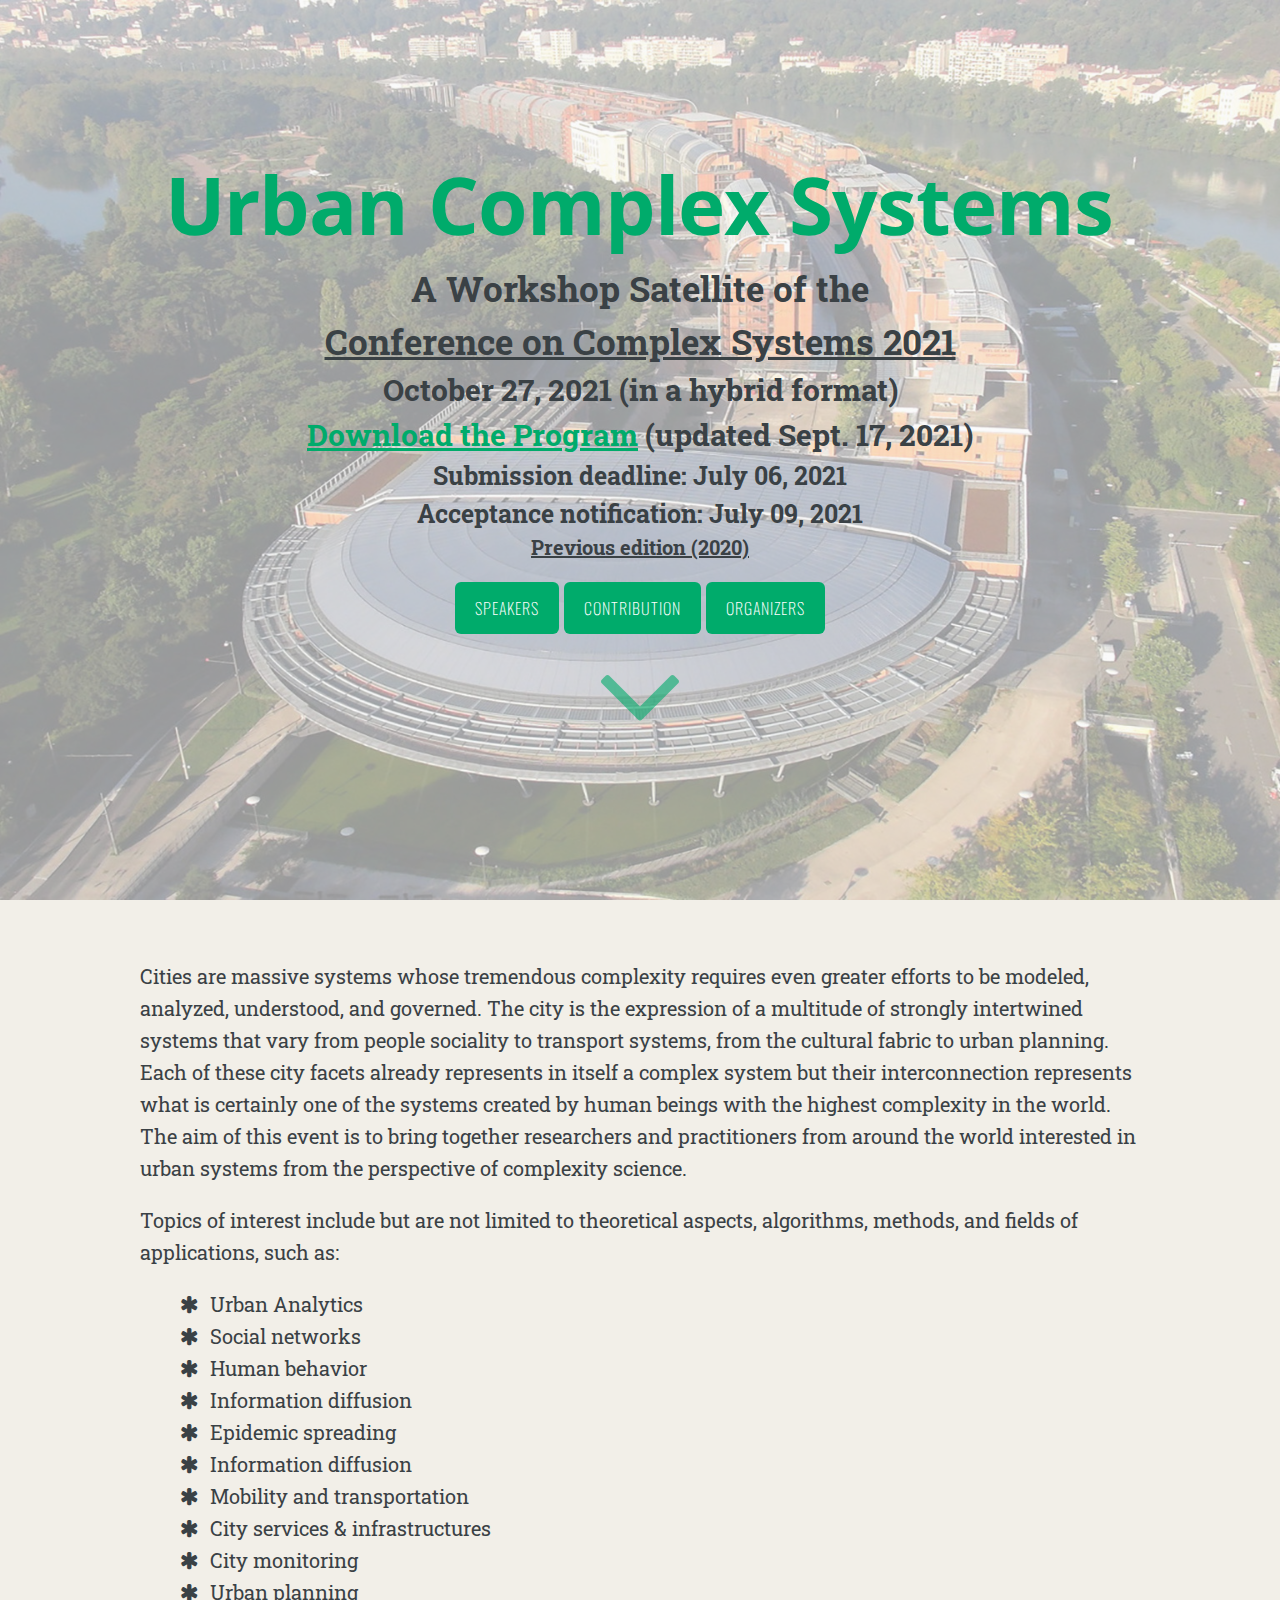
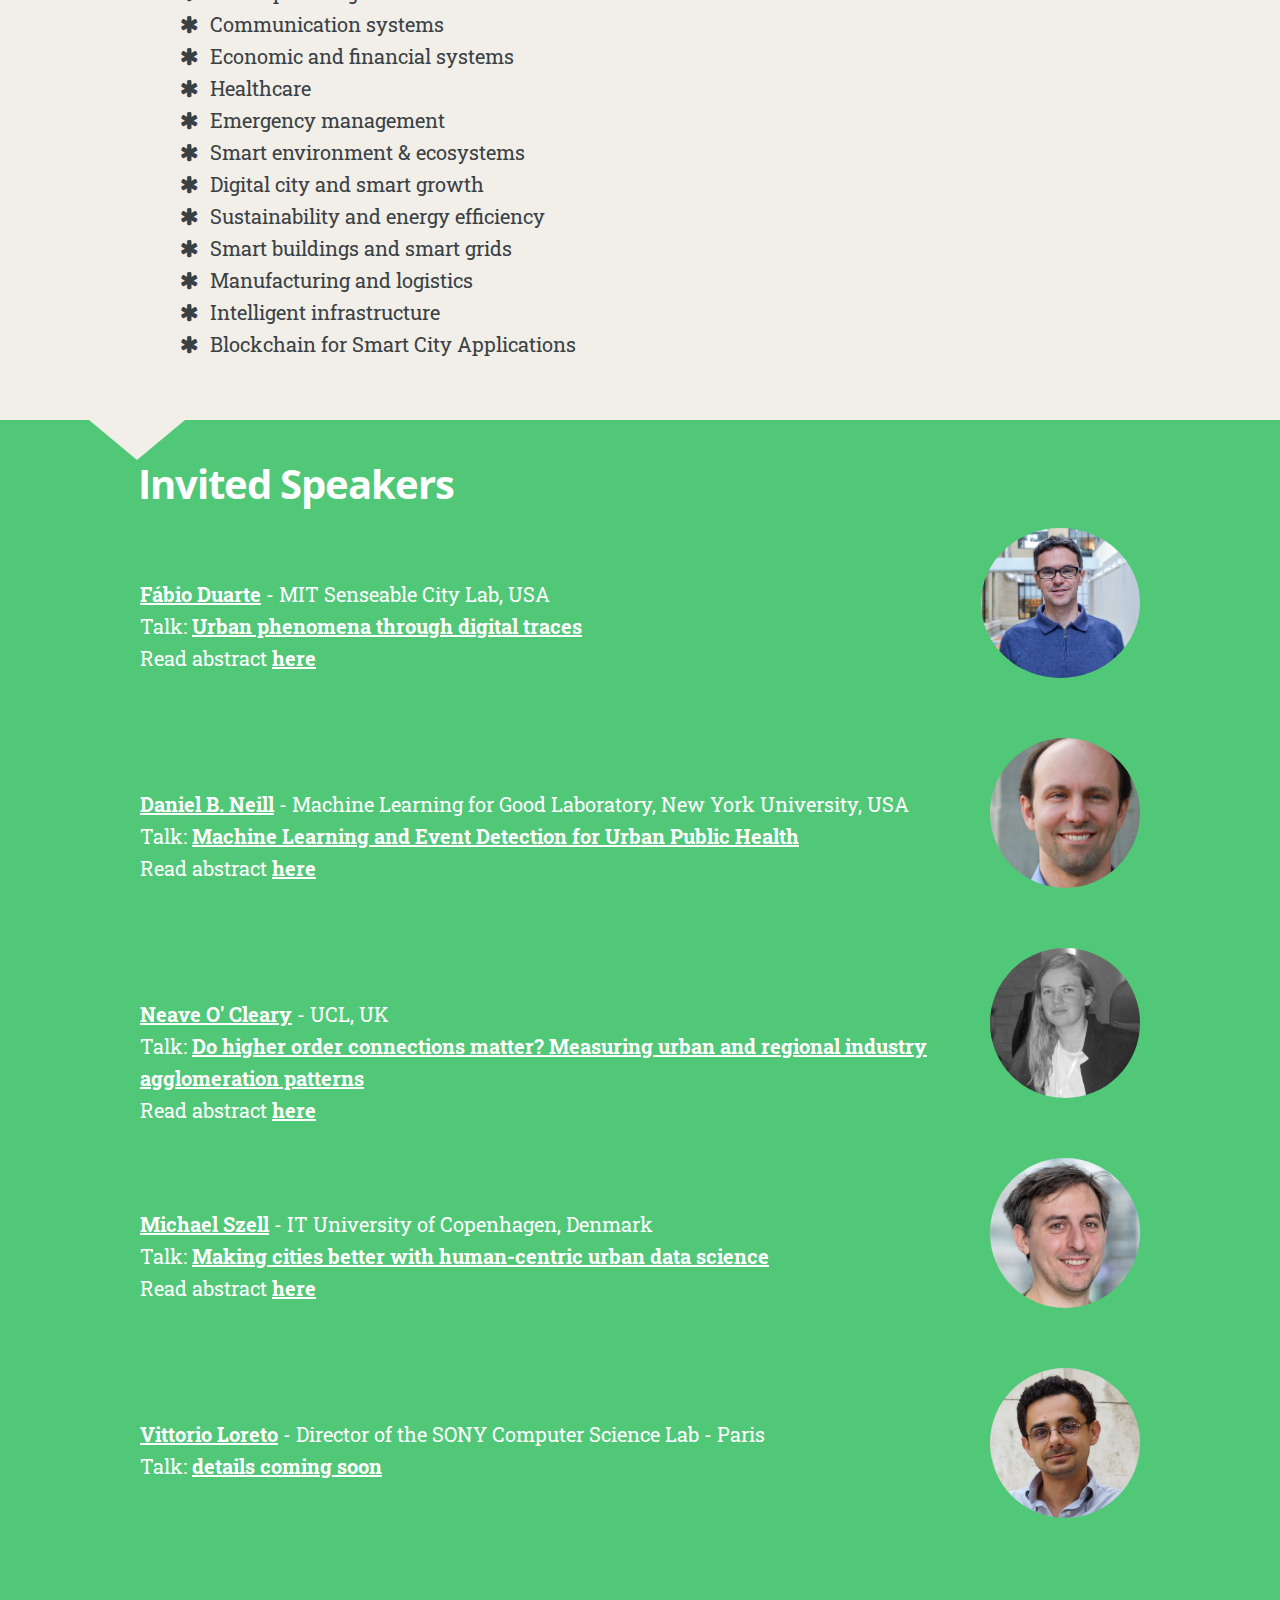
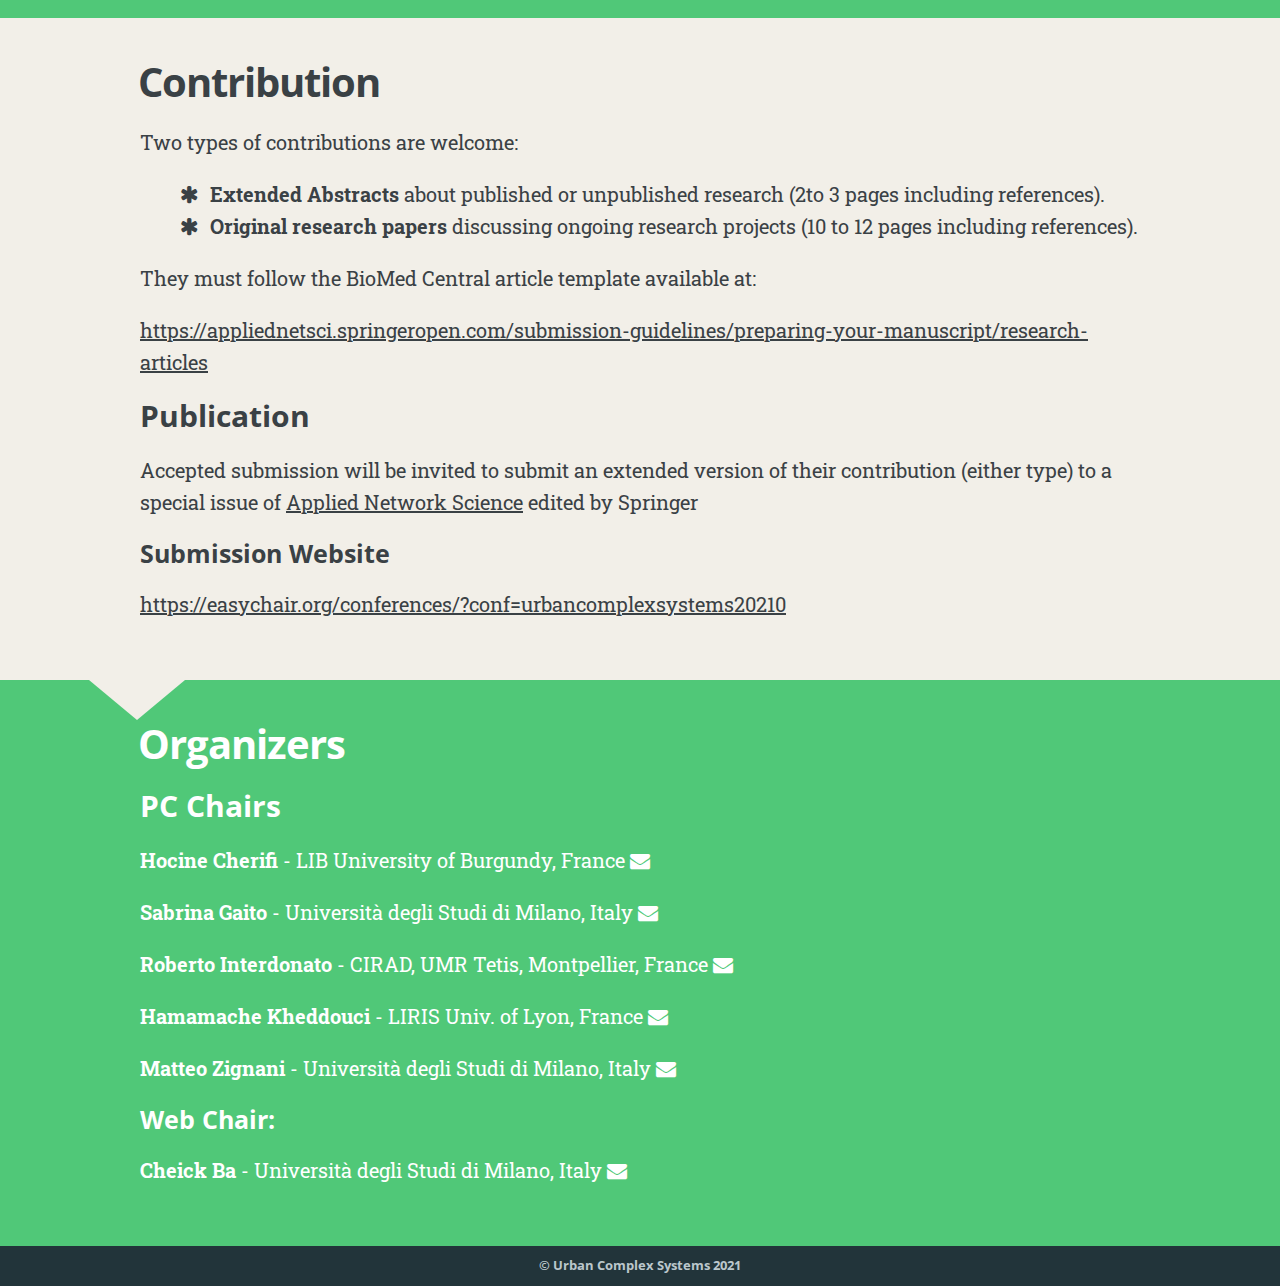
==== commit b0376c15: "update program 17 sept 21" ====
--- a/index.html
+++ b/index.html
@@ -206,9 +206,10 @@
               <h3 class="blog-description-new"><a href="https://ccs2021.univ-lyon1.fr/#HOME">Conference on Complex Systems 2021</a></h3>
 
               <h4 class="blog-description-new">October 27, 2021 (in a hybrid format)</h4>
-  			  <!--<h3 class="blog-description-new"><a href="https://easychair.org/smart-program/UrbanComplexSystems2020/" style="color: #00ab6b;">Program</a> (updated 30/11) </h3>
-			  <h4 class="blog-description-new" style="color: #00ab6b;"><a href="docs/UrbanComplexSystemsProgramNEW2.pdf">Download the Program </a></h4>
-			  <h5 class="blog-description-new">Note: the program is in Greenwhich Mean Time (GMT)</a></h5>-->
+  			  
+              <!--<h3 class="blog-description-new"><a href="https://easychair.org/smart-program/UrbanComplexSystems2020/" style="color: #00ab6b;">Program</a> (updated 30/11) </h3>-->
+			  <h4 class="blog-description-new"><a href="docs/2021-CSS-Urban_Complex_Systems_NewProgram.xlsx.pdf" style="color: #00ab6b;">Download the Program</a> (updated Sept. 17, 2021)</h4>
+			  <!--<h5 class="blog-description-new"> Note: the program is in Greenwhich Mean Time (GMT)</a></h5>-->
 			  <!--<h3 class="blog-description-new">The final satellite program will be published soon </h3>-->
               
               <h5 class="blog-description-new">Submission deadline: July 06, 2021 <br> Acceptance notification: July 09, 2021 </h5>
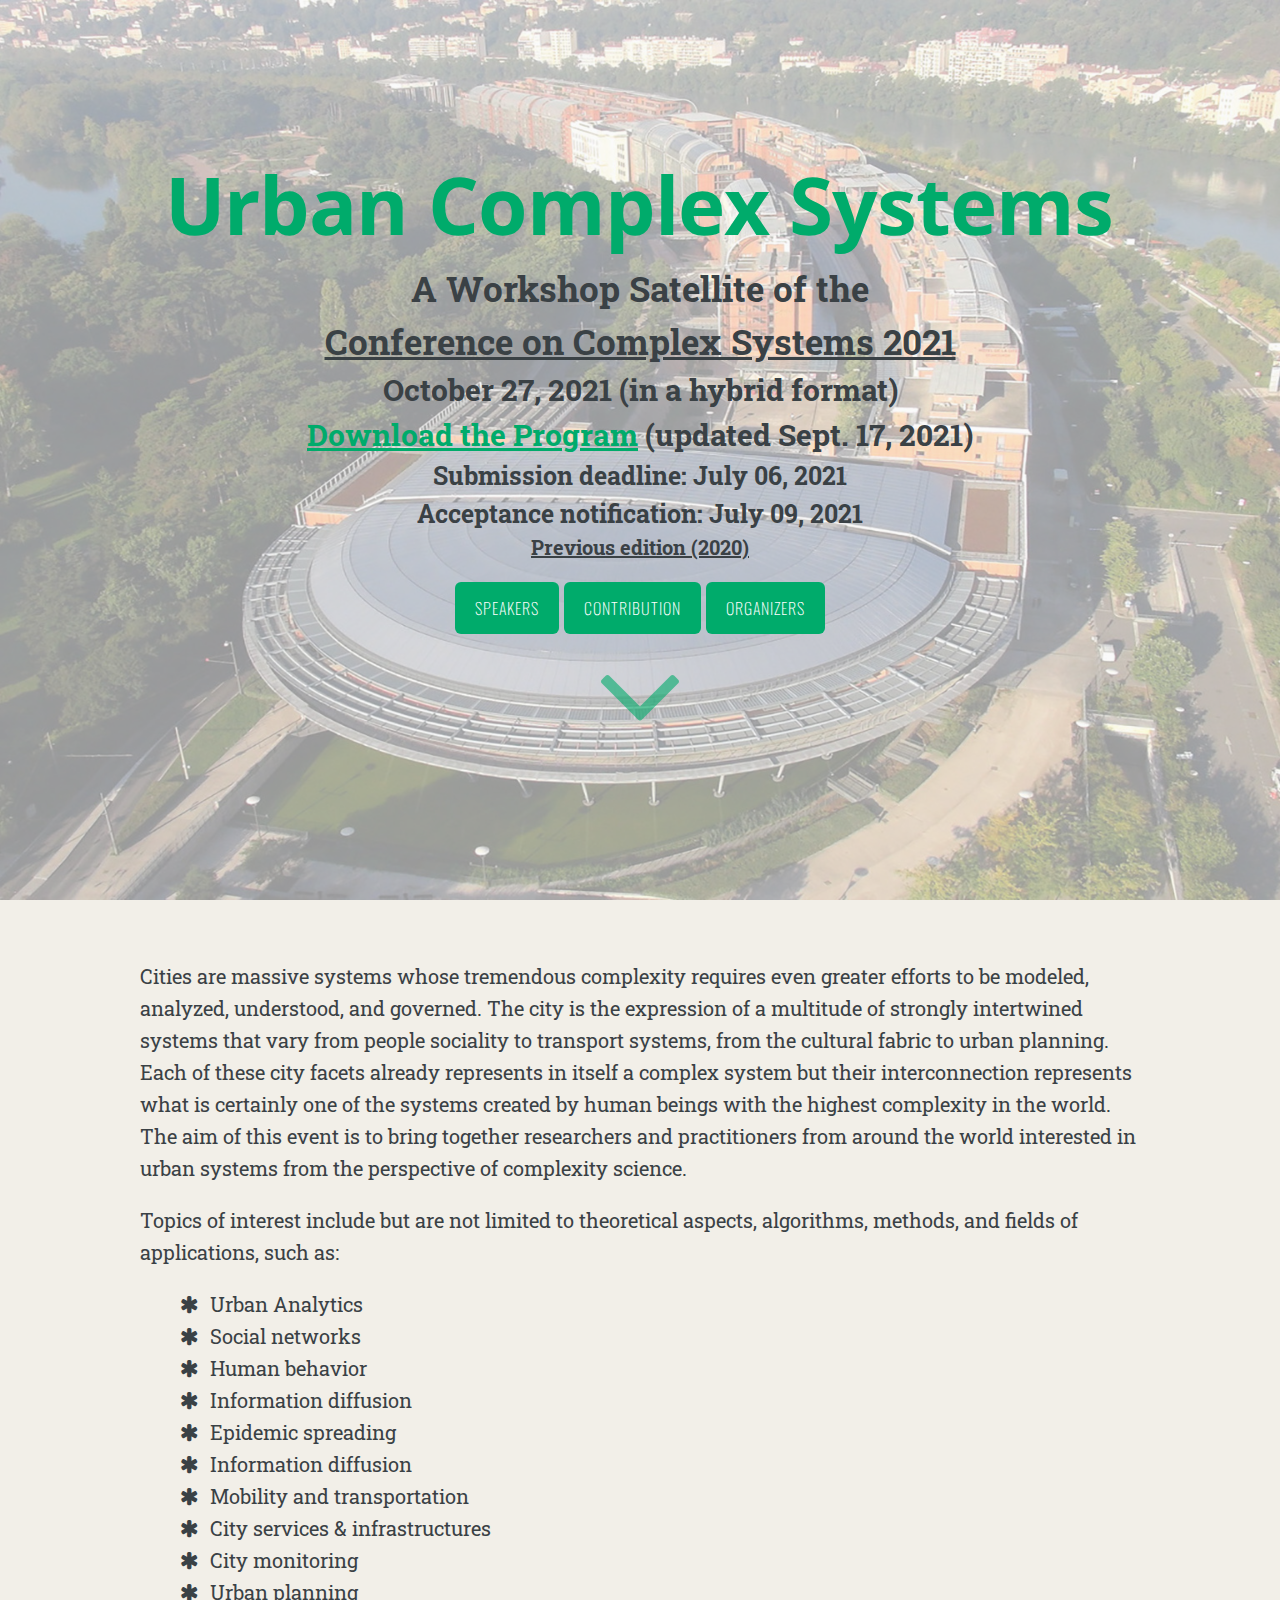
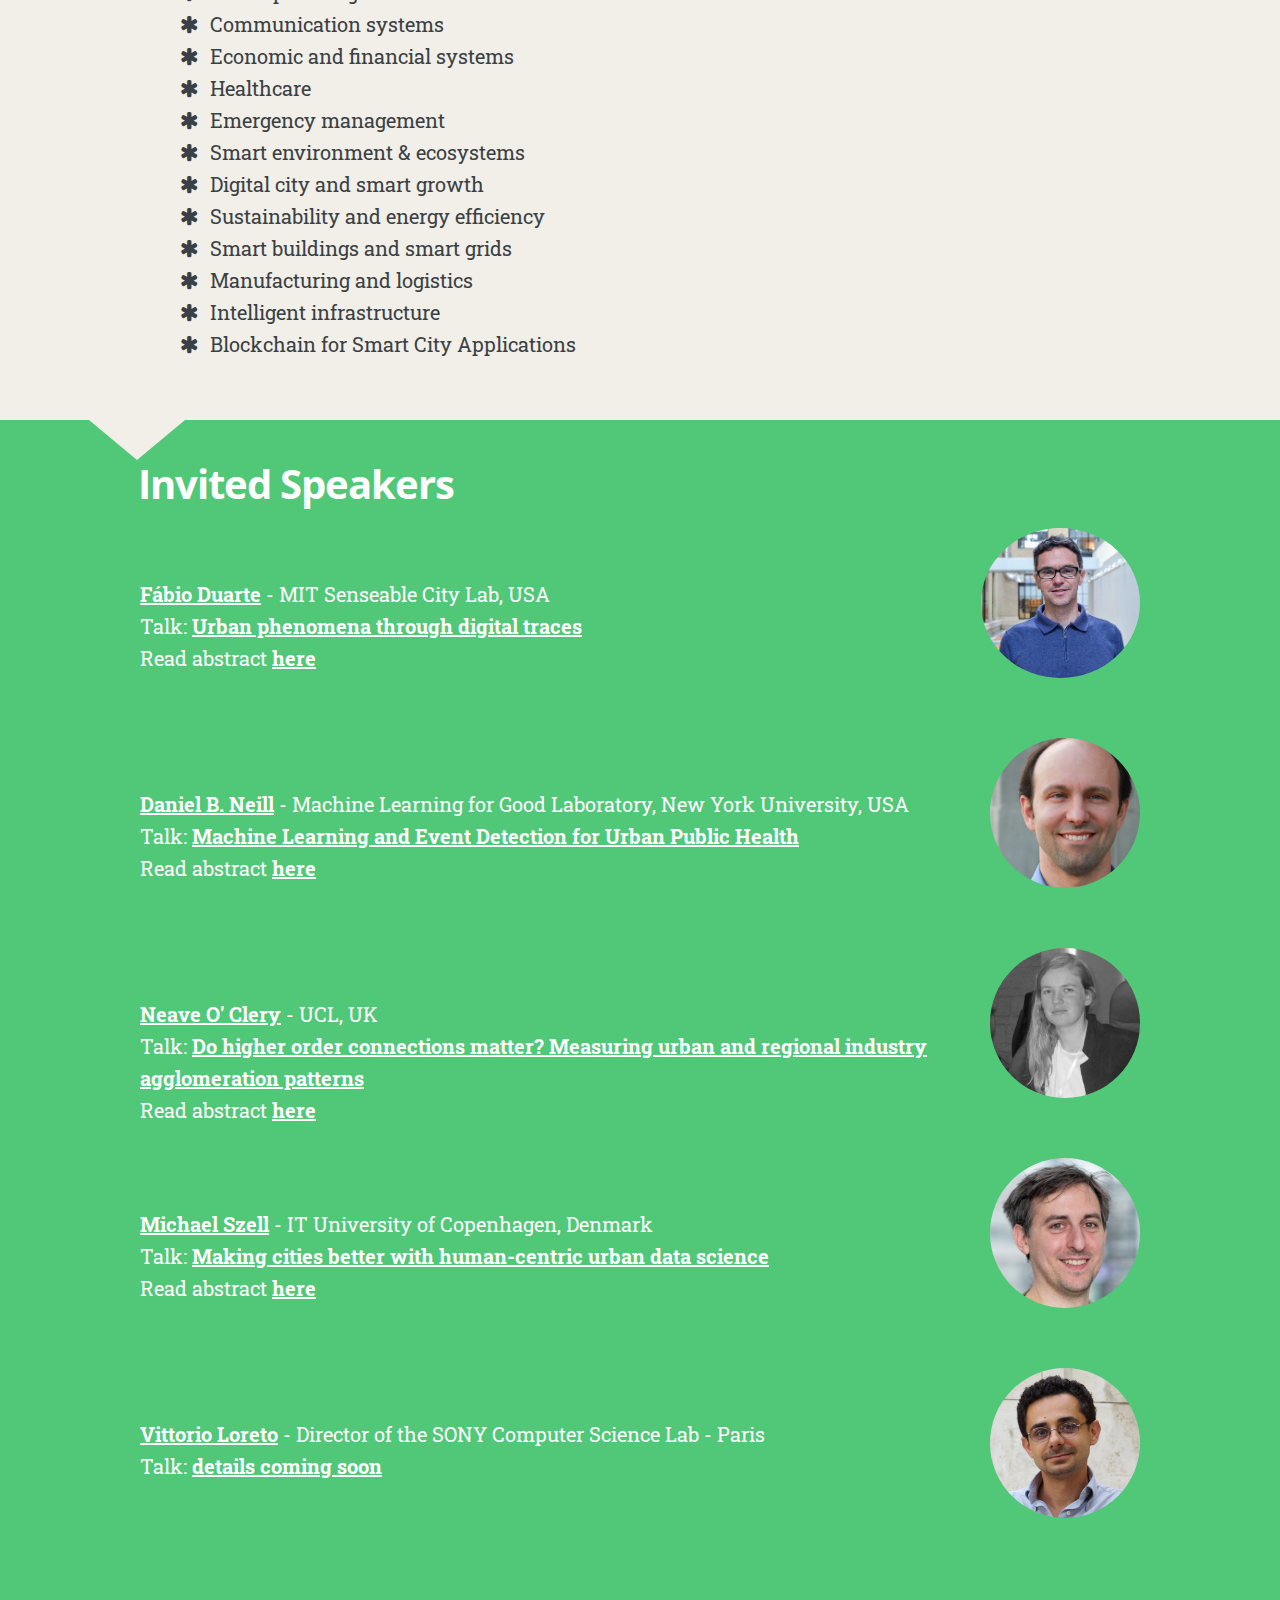
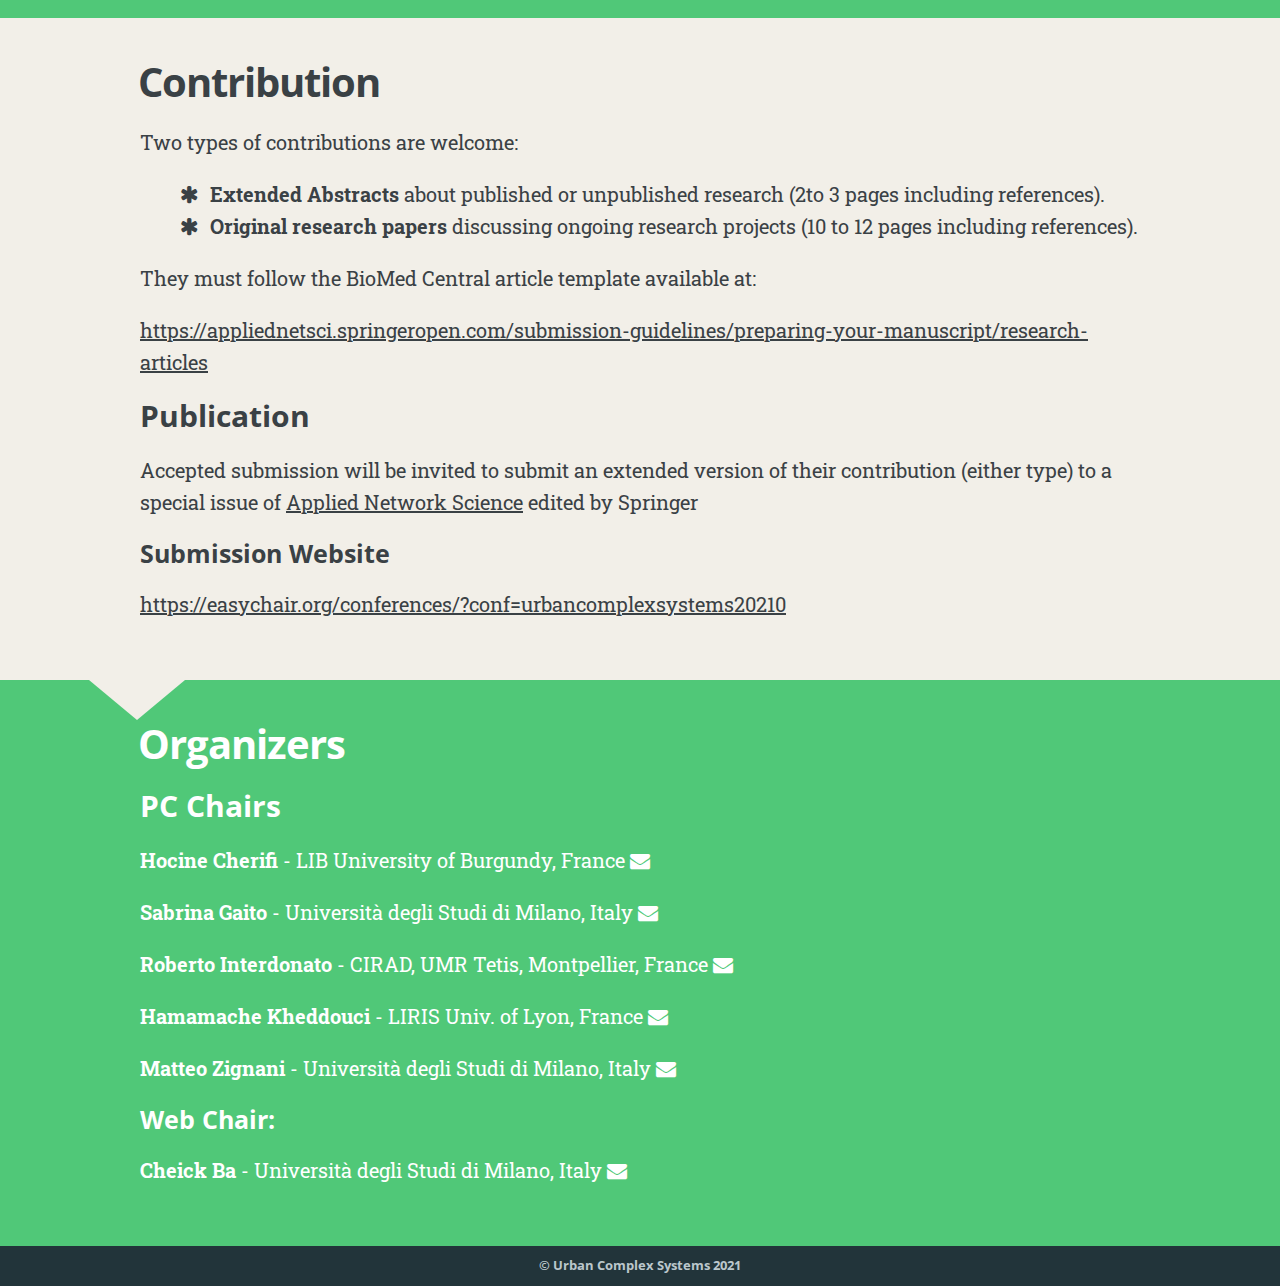
==== commit ccebde91: "fix speaker name" ====
--- a/index.html
+++ b/index.html
@@ -296,7 +296,7 @@
                       <div class="profile-pics-container image-cropper">
                         <img class ="profile-pics" src="images/neave.jpg"></div>
                       <div class="speaker_box_title">
-                        <div><b><a href="http://neaveoclery.com/">Neave O' Cleary</a></b> - UCL, UK</div>
+                        <div><b><a href="http://neaveoclery.com/">Neave O' Clery</a></b> - UCL, UK</div>
                         <div>Talk: <b><a href="speakers.html#3">Do higher order connections matter? Measuring urban and regional industry agglomeration patterns</a></b></div>
                         <div>Read abstract <b><a href="speakers.html#3"> here</a></b></div>
                       </div>
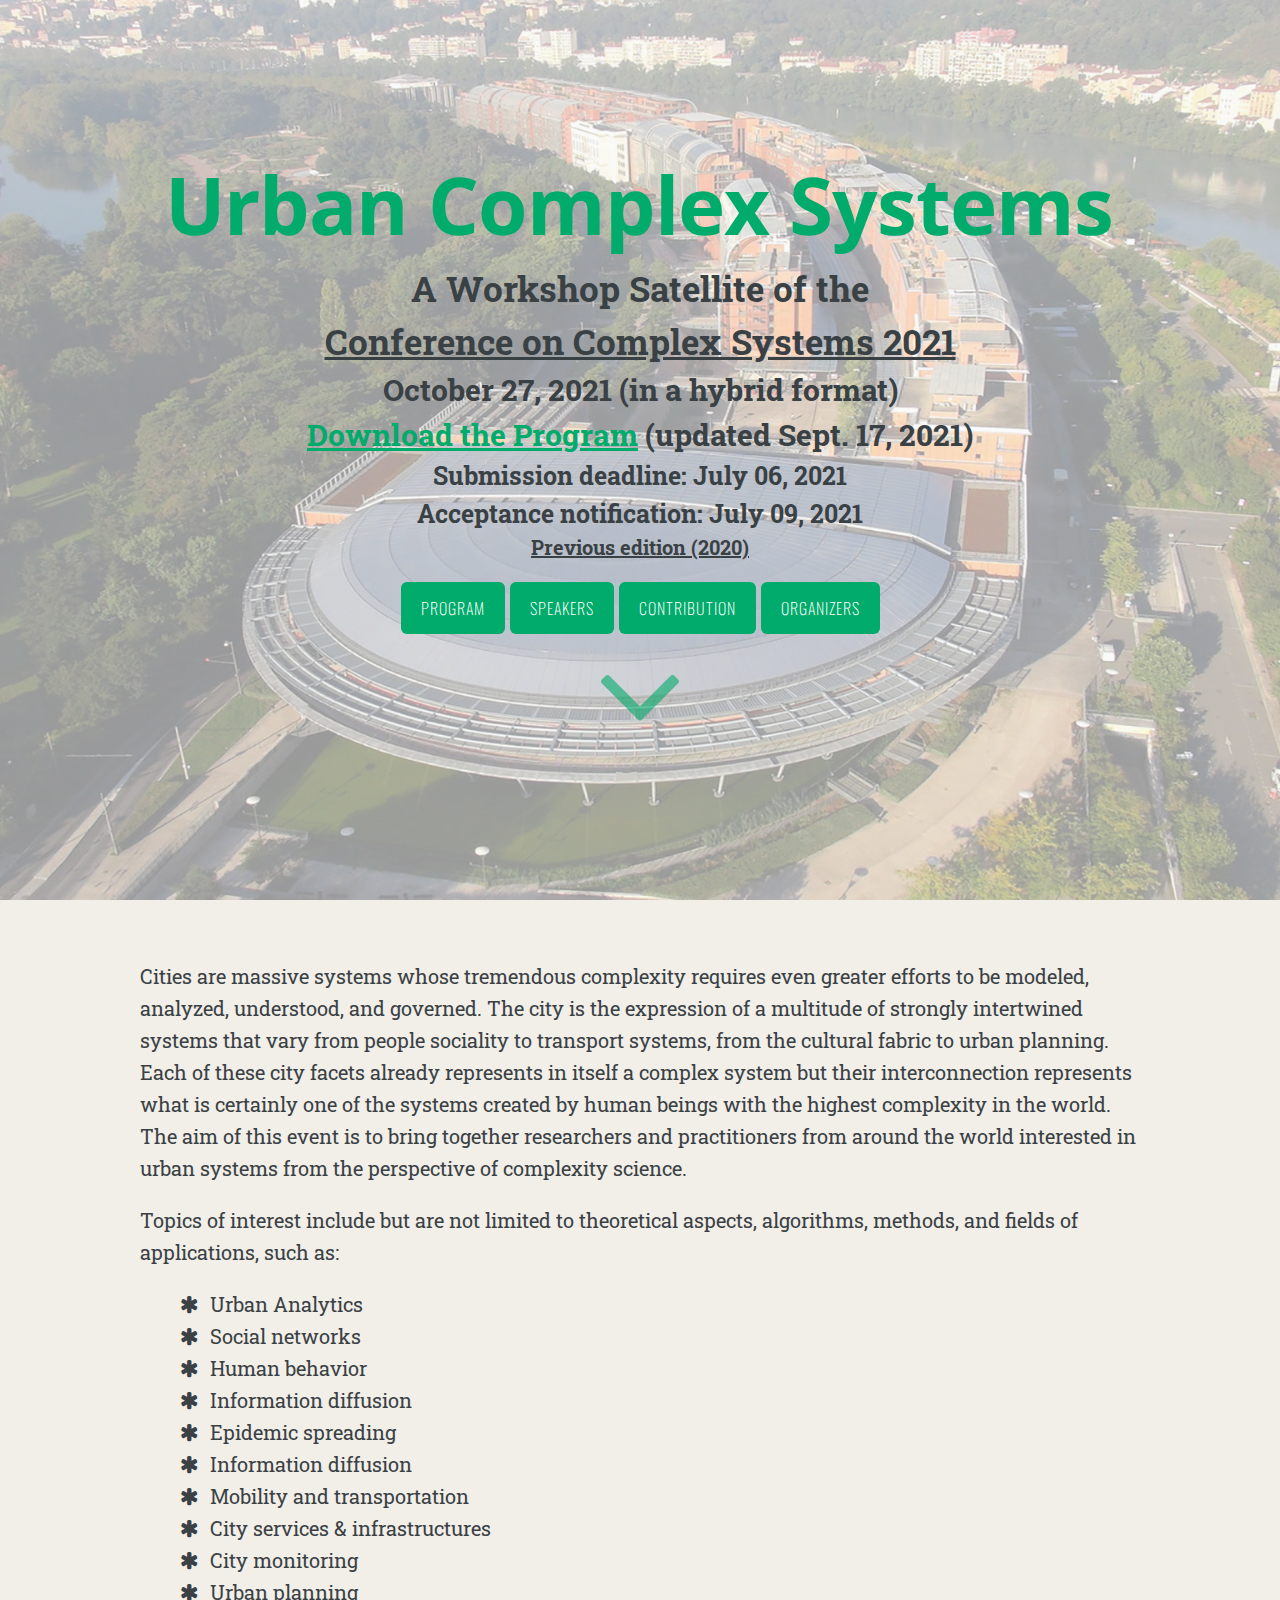
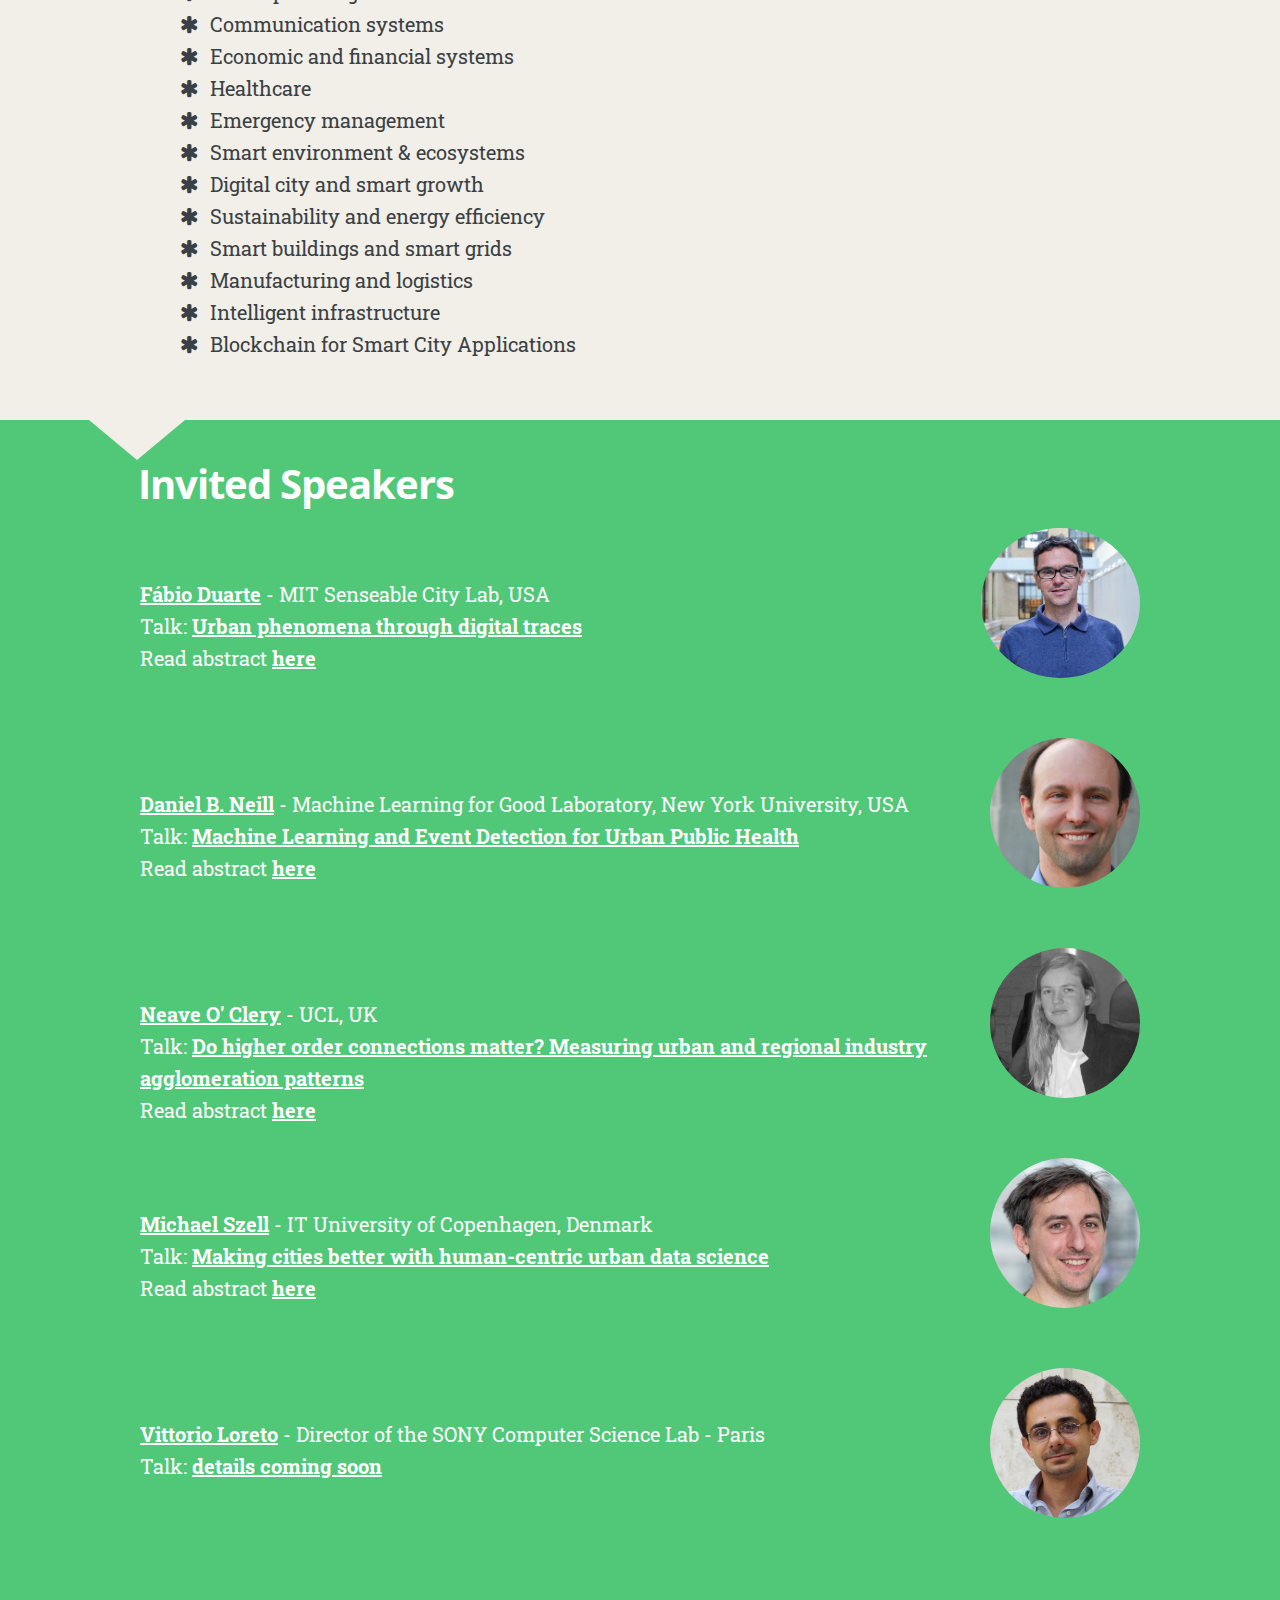
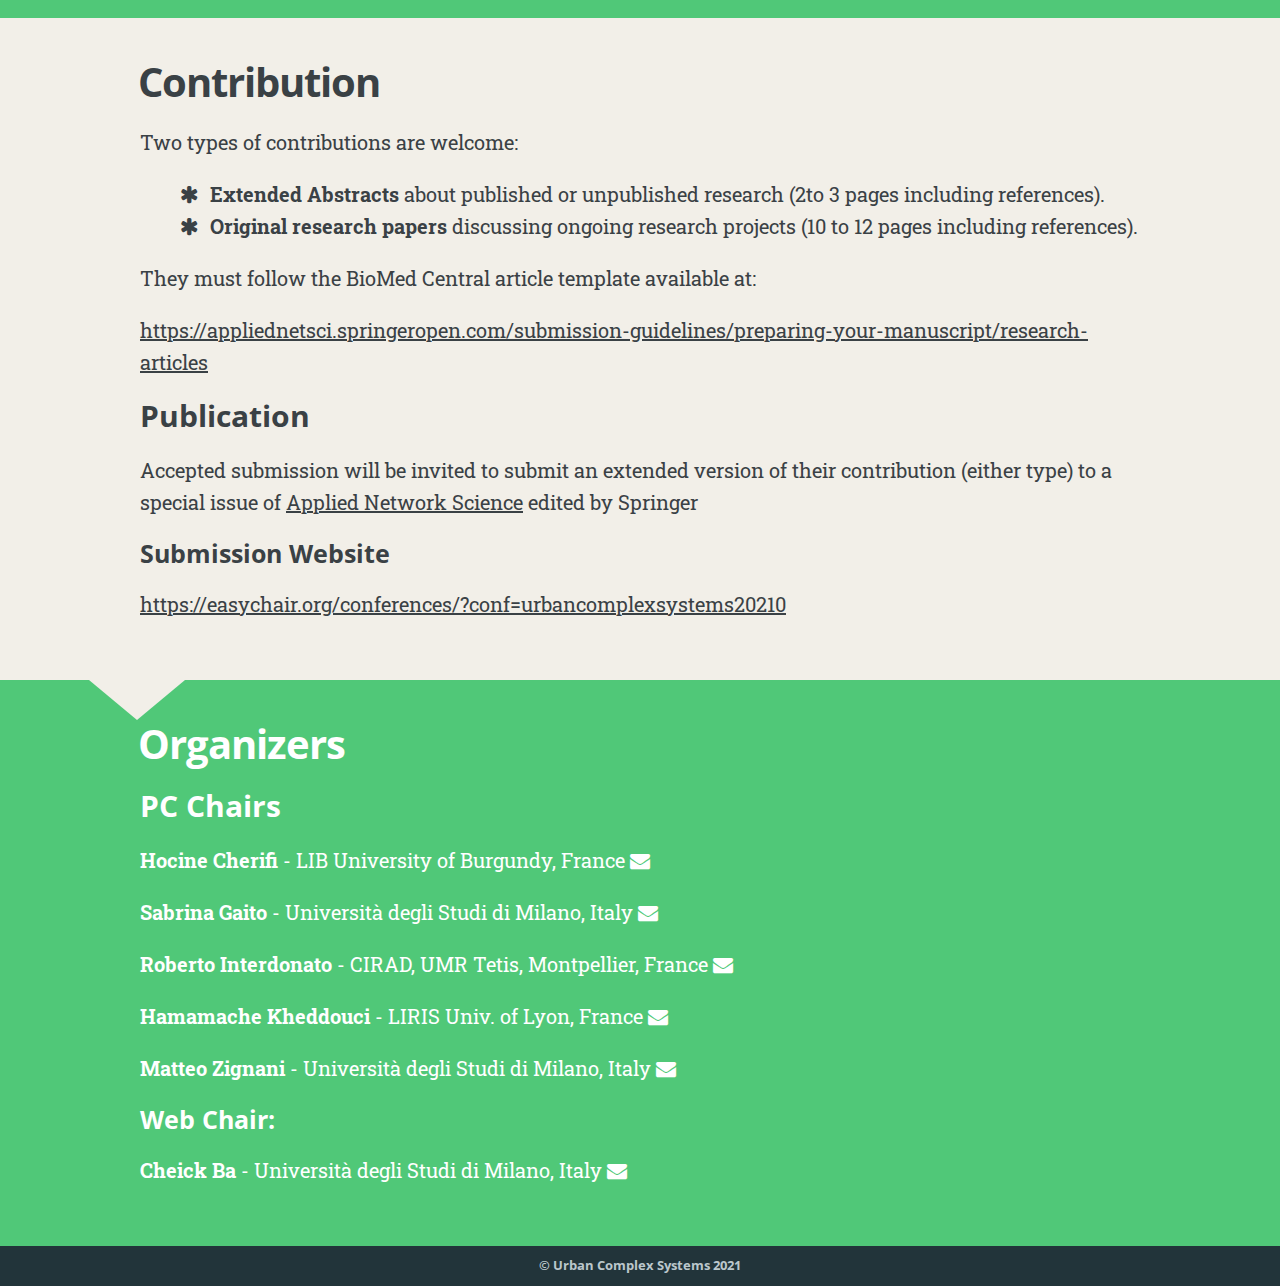
==== commit 53a62a82: "program web version" ====
--- a/index.html
+++ b/index.html
@@ -215,7 +215,8 @@
               <h5 class="blog-description-new">Submission deadline: July 06, 2021 <br> Acceptance notification: July 09, 2021 </h5>
               <h6 class="blog-description-new"><a href="2020/index.html">Previous edition (2020) </a></h6>
             </div>
-
+                
+                 <a class='btn site-menu' href="program.html">Program</a>
             	 <a class='btn site-menu' data-title-anchor='speakers'>Speakers</a>
                  <a class='btn site-menu' data-title-anchor='call'>Contribution</a>
 
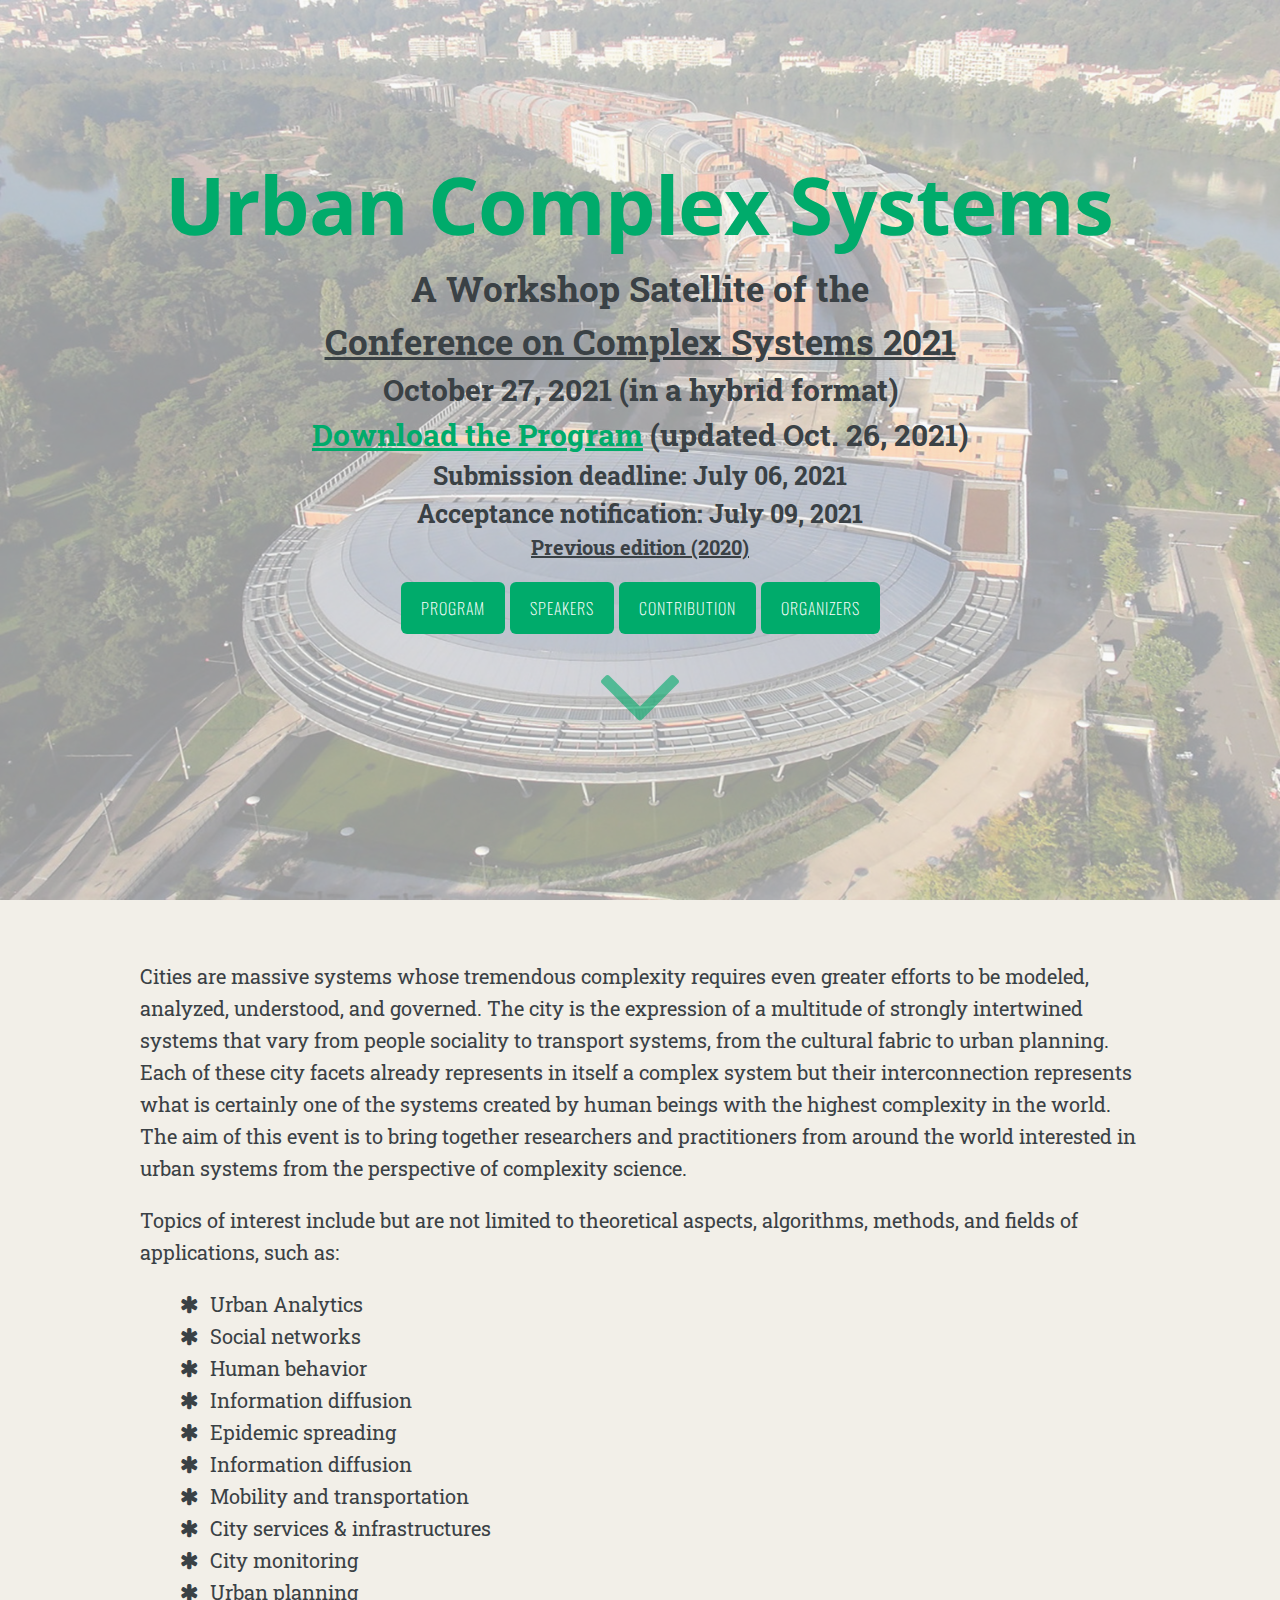
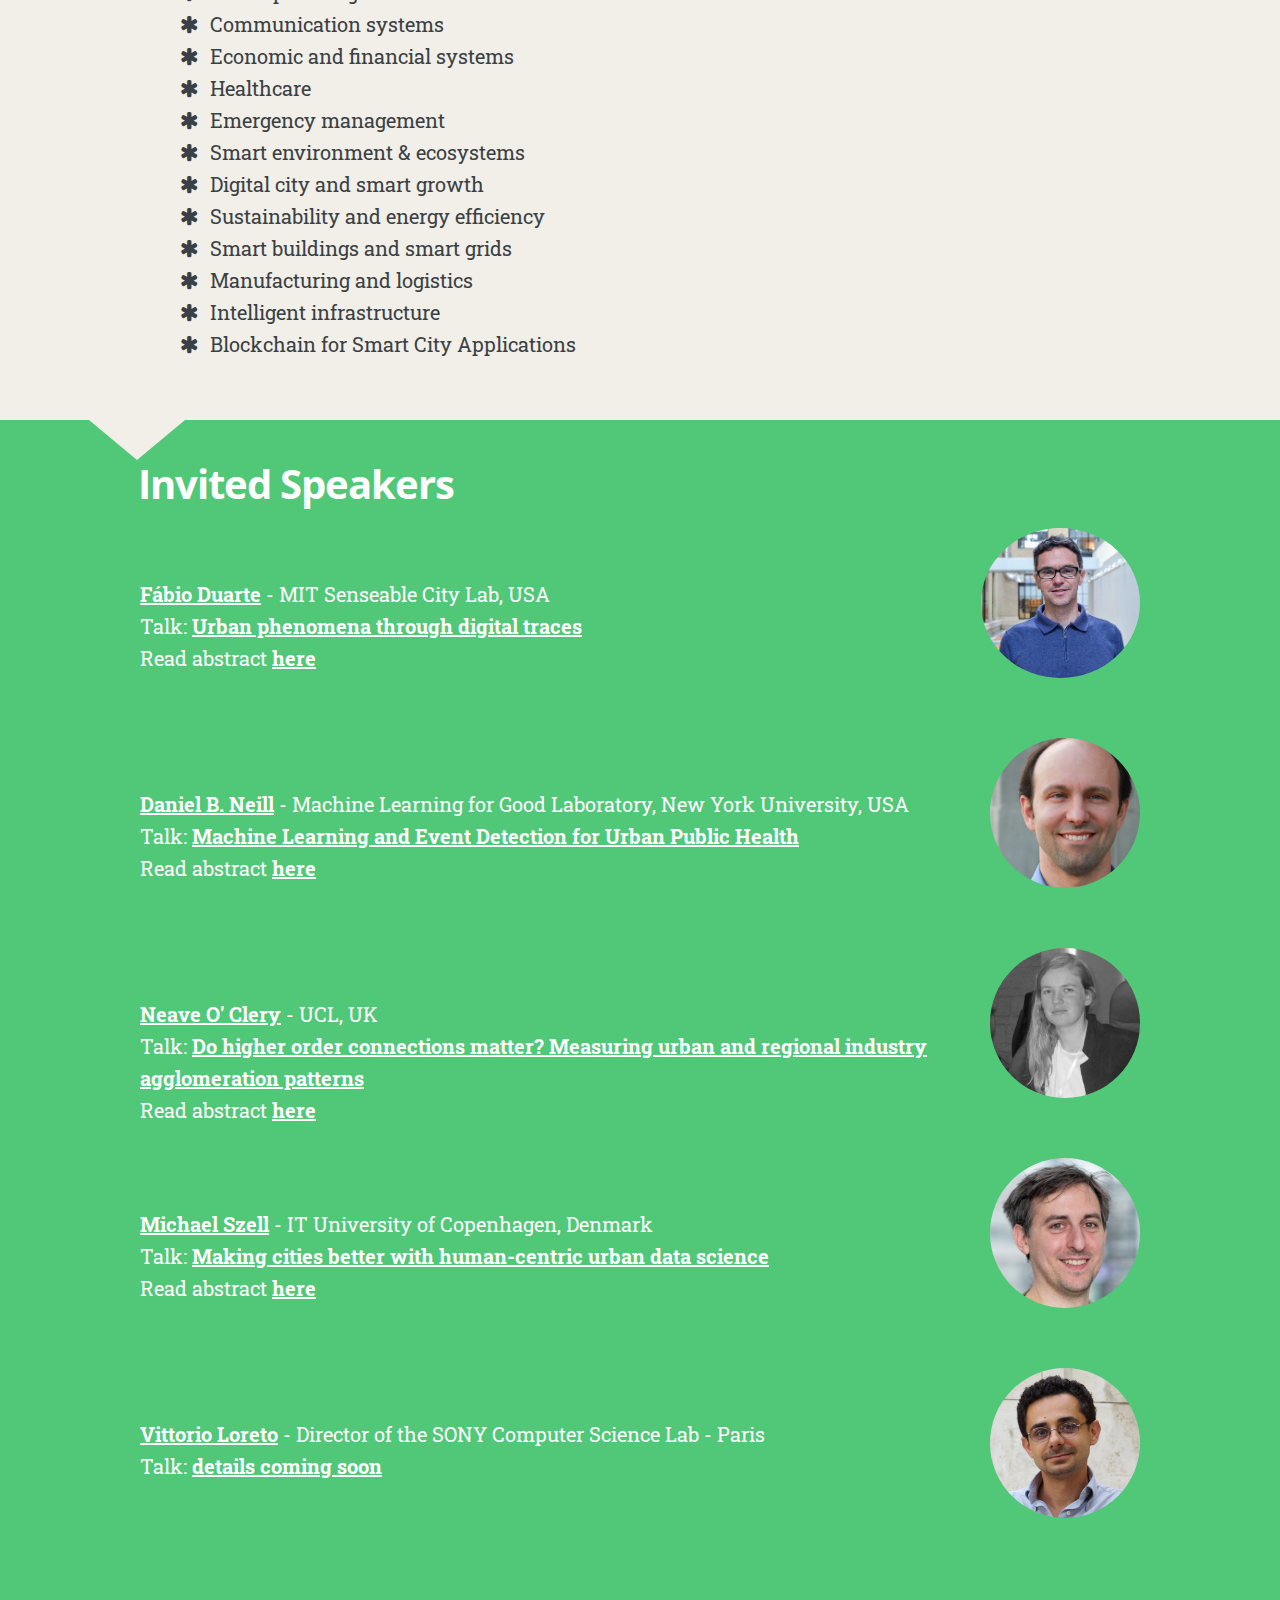
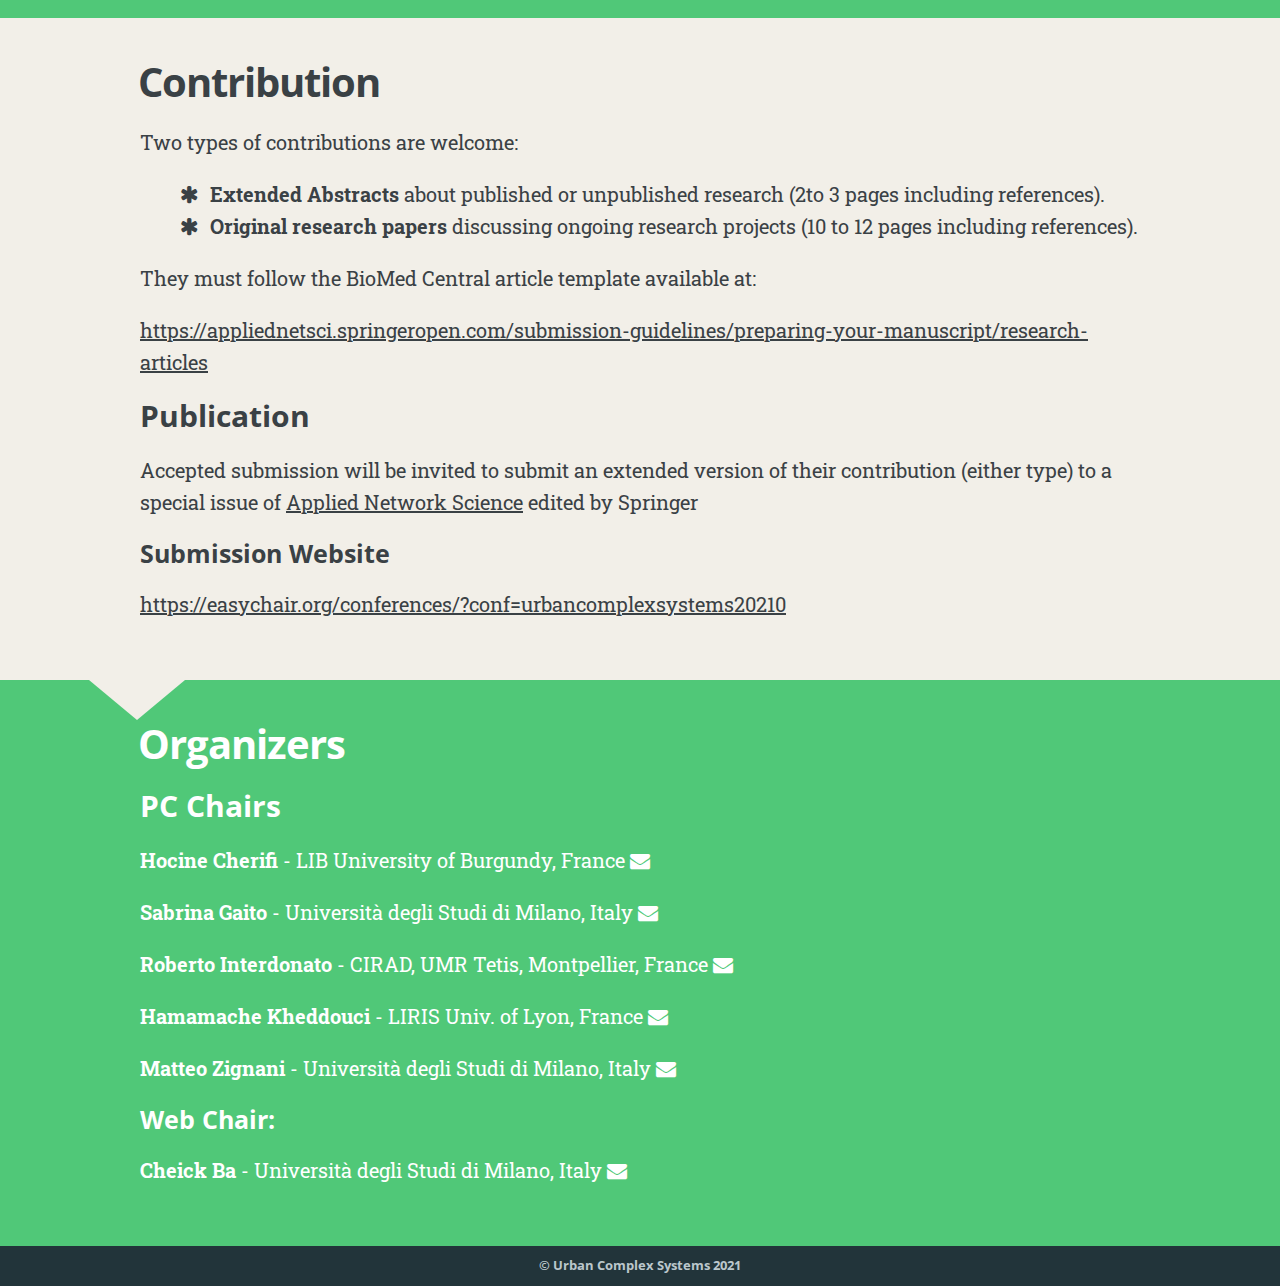
==== commit dbfe566f: "notice update" ====
--- a/index.html
+++ b/index.html
@@ -208,7 +208,7 @@
               <h4 class="blog-description-new">October 27, 2021 (in a hybrid format)</h4>
   			  
               <!--<h3 class="blog-description-new"><a href="https://easychair.org/smart-program/UrbanComplexSystems2020/" style="color: #00ab6b;">Program</a> (updated 30/11) </h3>-->
-			  <h4 class="blog-description-new"><a href="docs/2021-CSS-Urban_Complex_Systems_NewProgram.xlsx.pdf" style="color: #00ab6b;">Download the Program</a> (updated Sept. 17, 2021)</h4>
+			  <h4 class="blog-description-new"><a href="docs/2021-CSS-Urban_Complex_Systems_NewProgram.xlsx.pdf" style="color: #00ab6b;">Download the Program</a> (updated Oct. 26, 2021)</h4>
 			  <!--<h5 class="blog-description-new"> Note: the program is in Greenwhich Mean Time (GMT)</a></h5>-->
 			  <!--<h3 class="blog-description-new">The final satellite program will be published soon </h3>-->
               
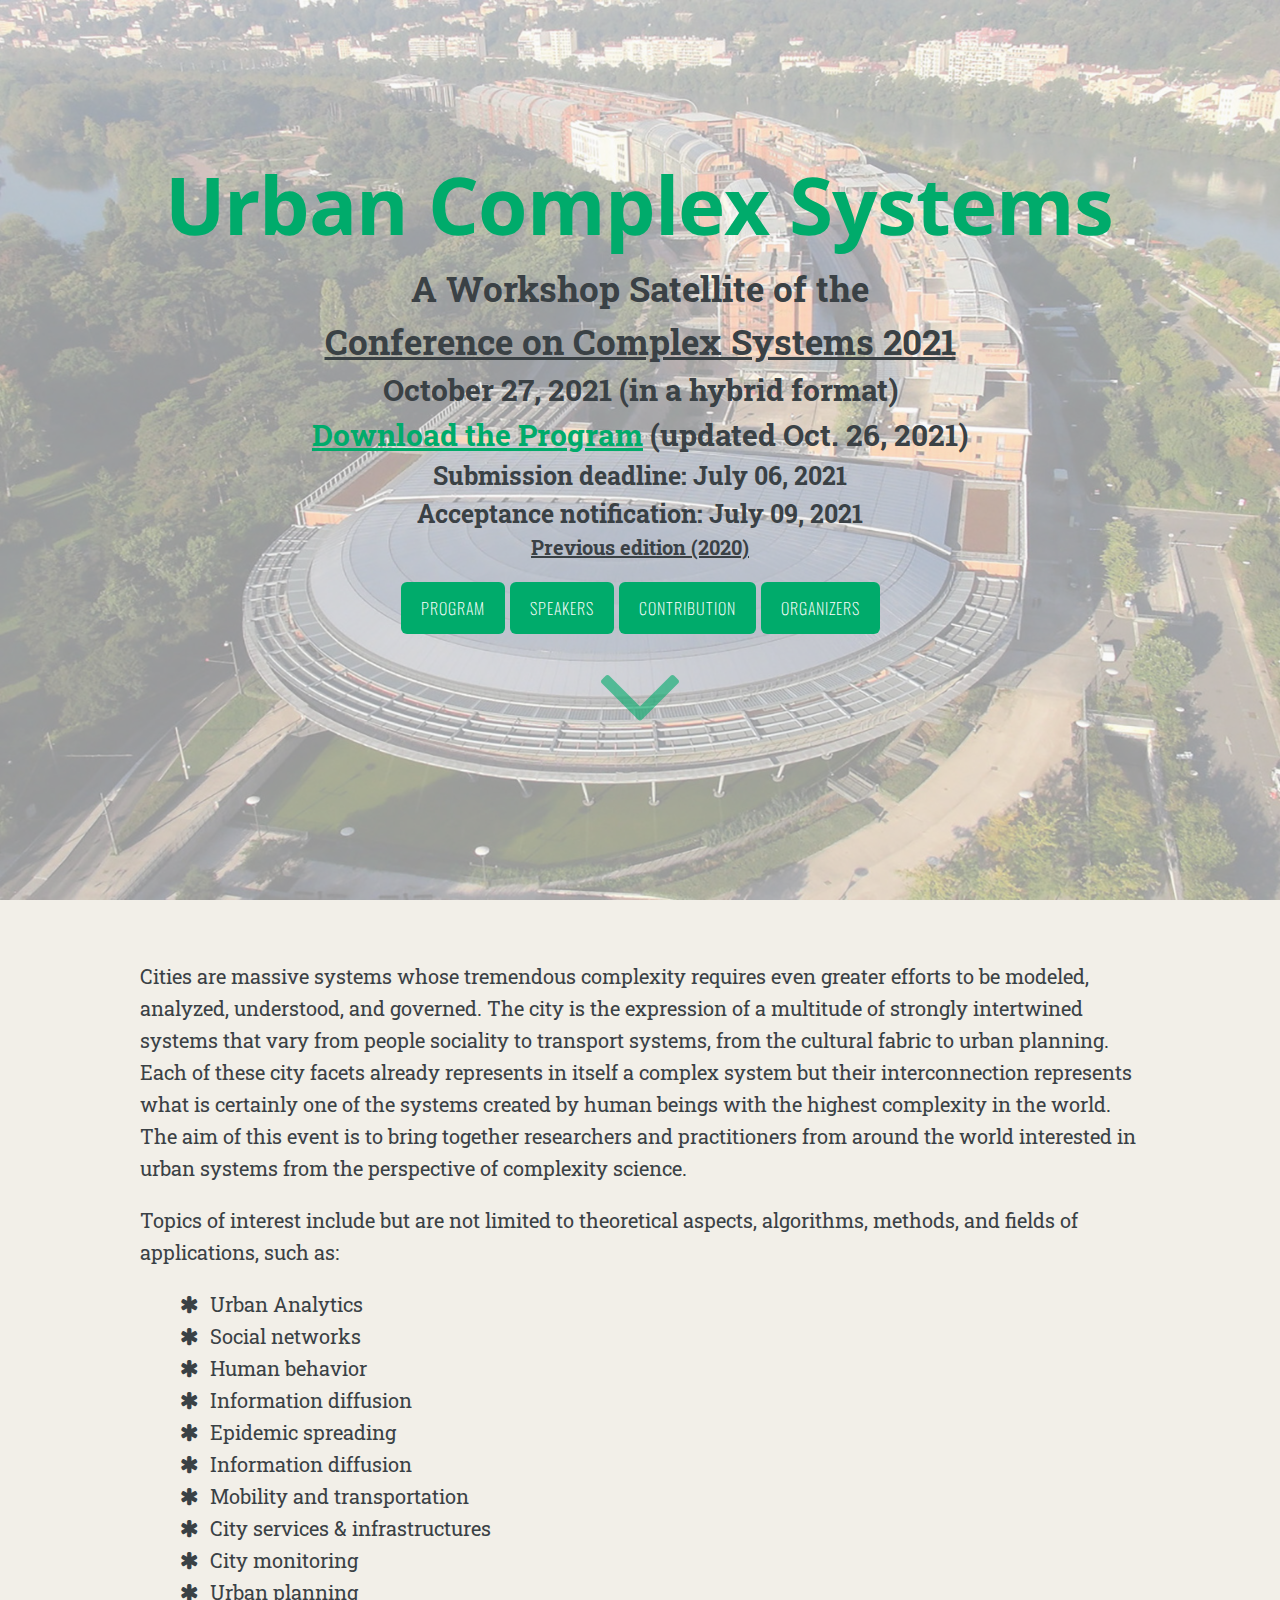
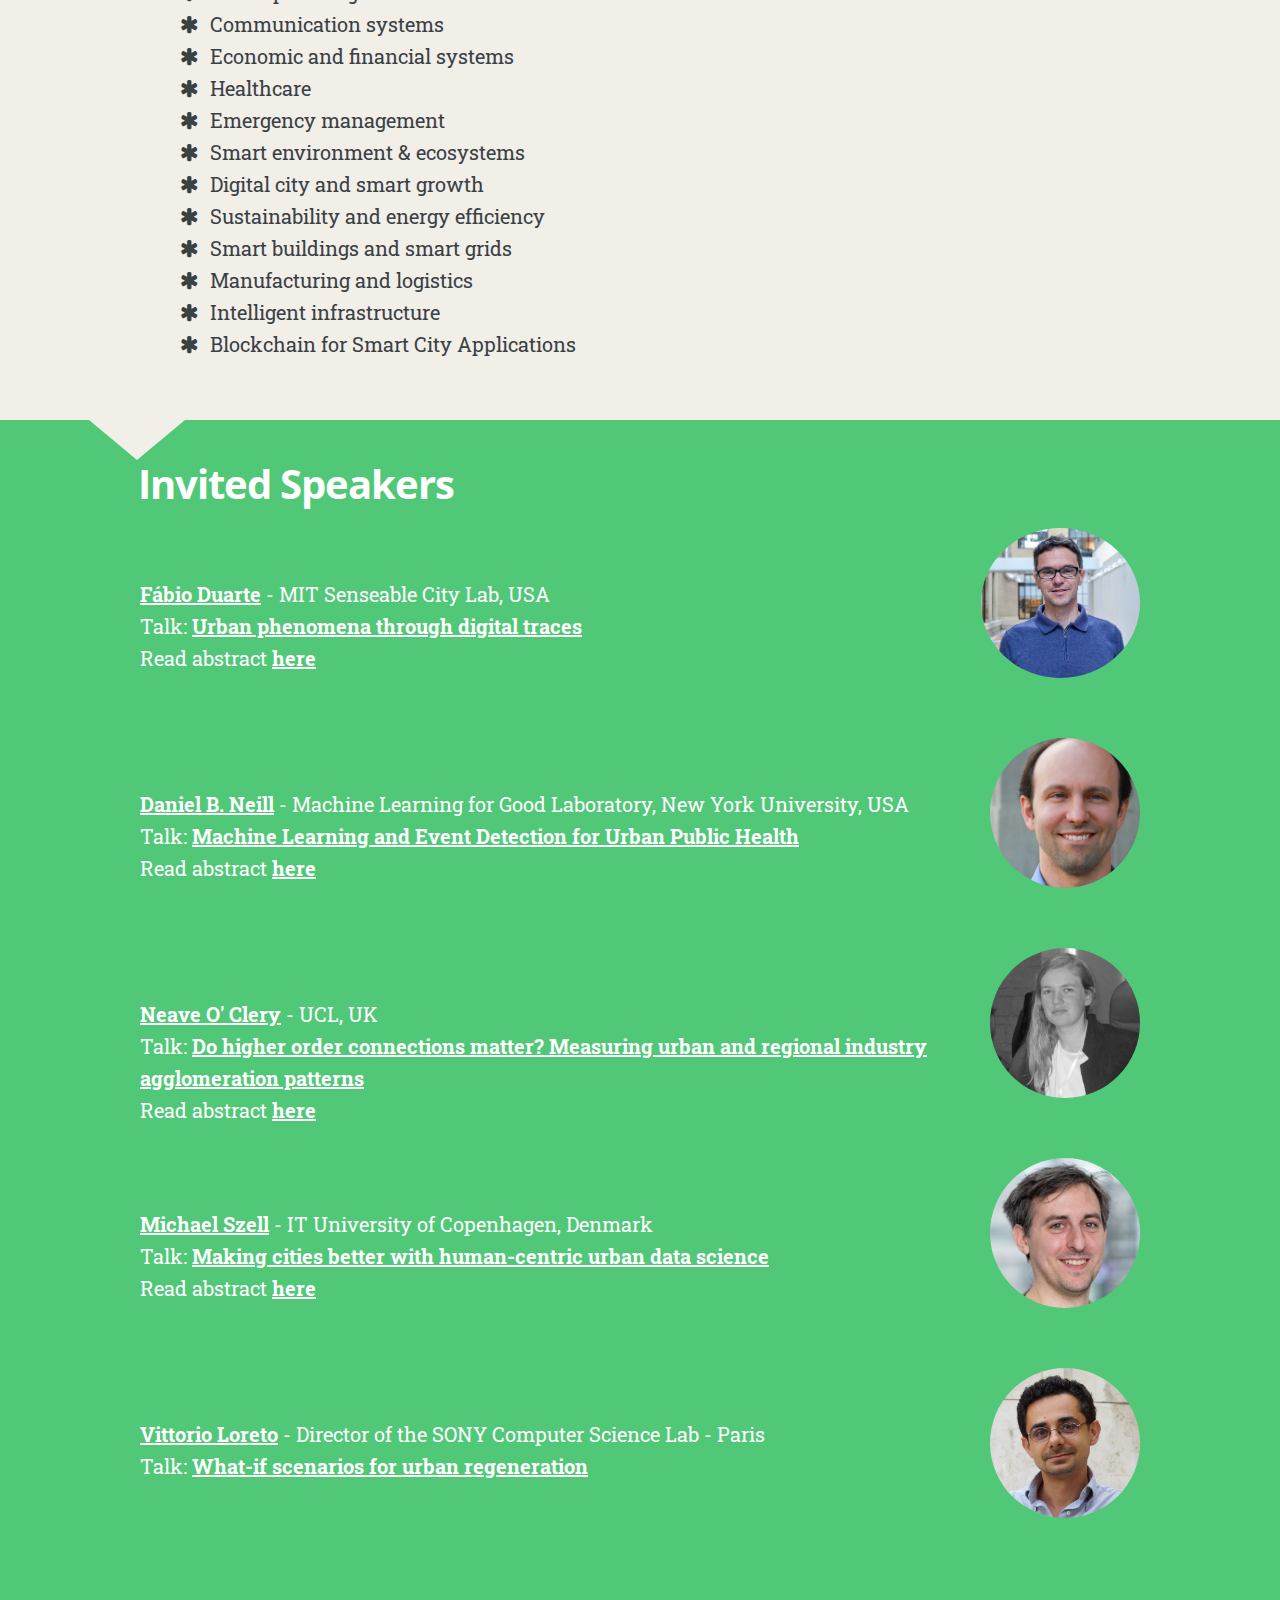
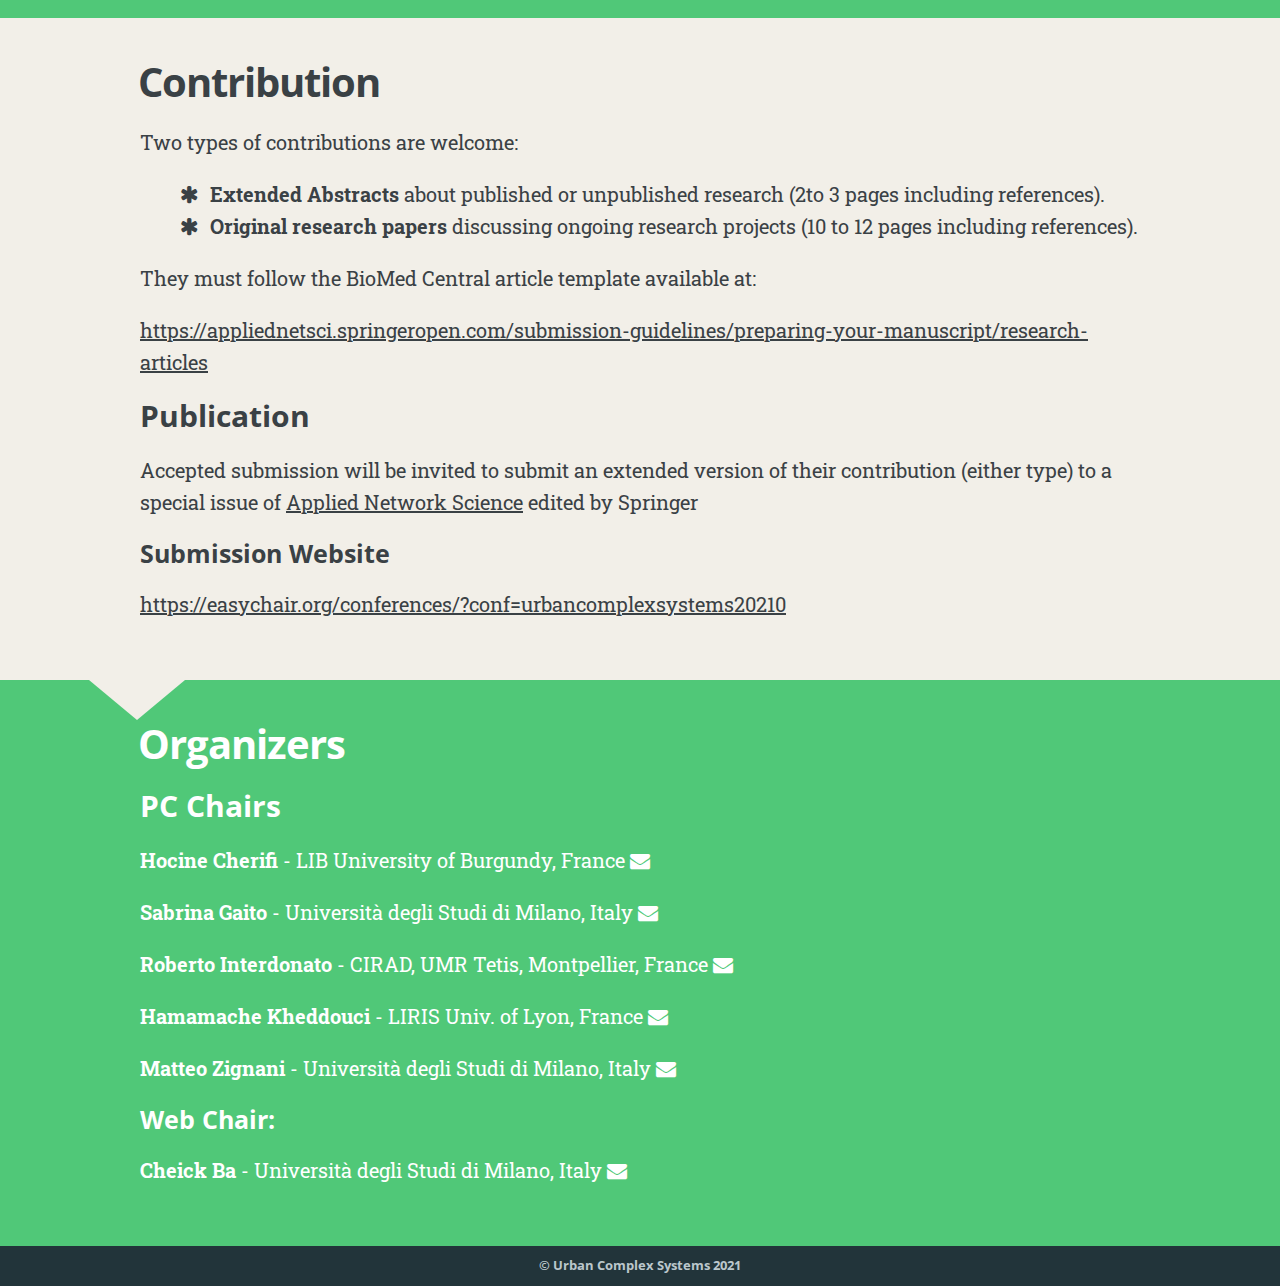
==== commit fc5be1cf: "speaker 5 update" ====
--- a/index.html
+++ b/index.html
@@ -316,7 +316,7 @@
                       <div class="profile-pics-container image-cropper"><img class ="profile-pics" src="images/Loreto-Vittorio.jpg"></div>
                       <div class="speaker_box_title">
                         <div><b><a href="http://socialdynamics.it/vittorioloreto/">Vittorio Loreto</a></b> - Director of the SONY Computer Science Lab - Paris </div>
-                        <div>Talk: <b><a href="speakers.html#4">details coming soon</a></b></div>
+                        <div>Talk: <b><a href="speakers.html#4"> What-if scenarios for urban regeneration</a></b></div>
                         <!--<div>Read abstract <b><a href="speakers.html#5"> here</a></b></div>-->
 
                       </div>
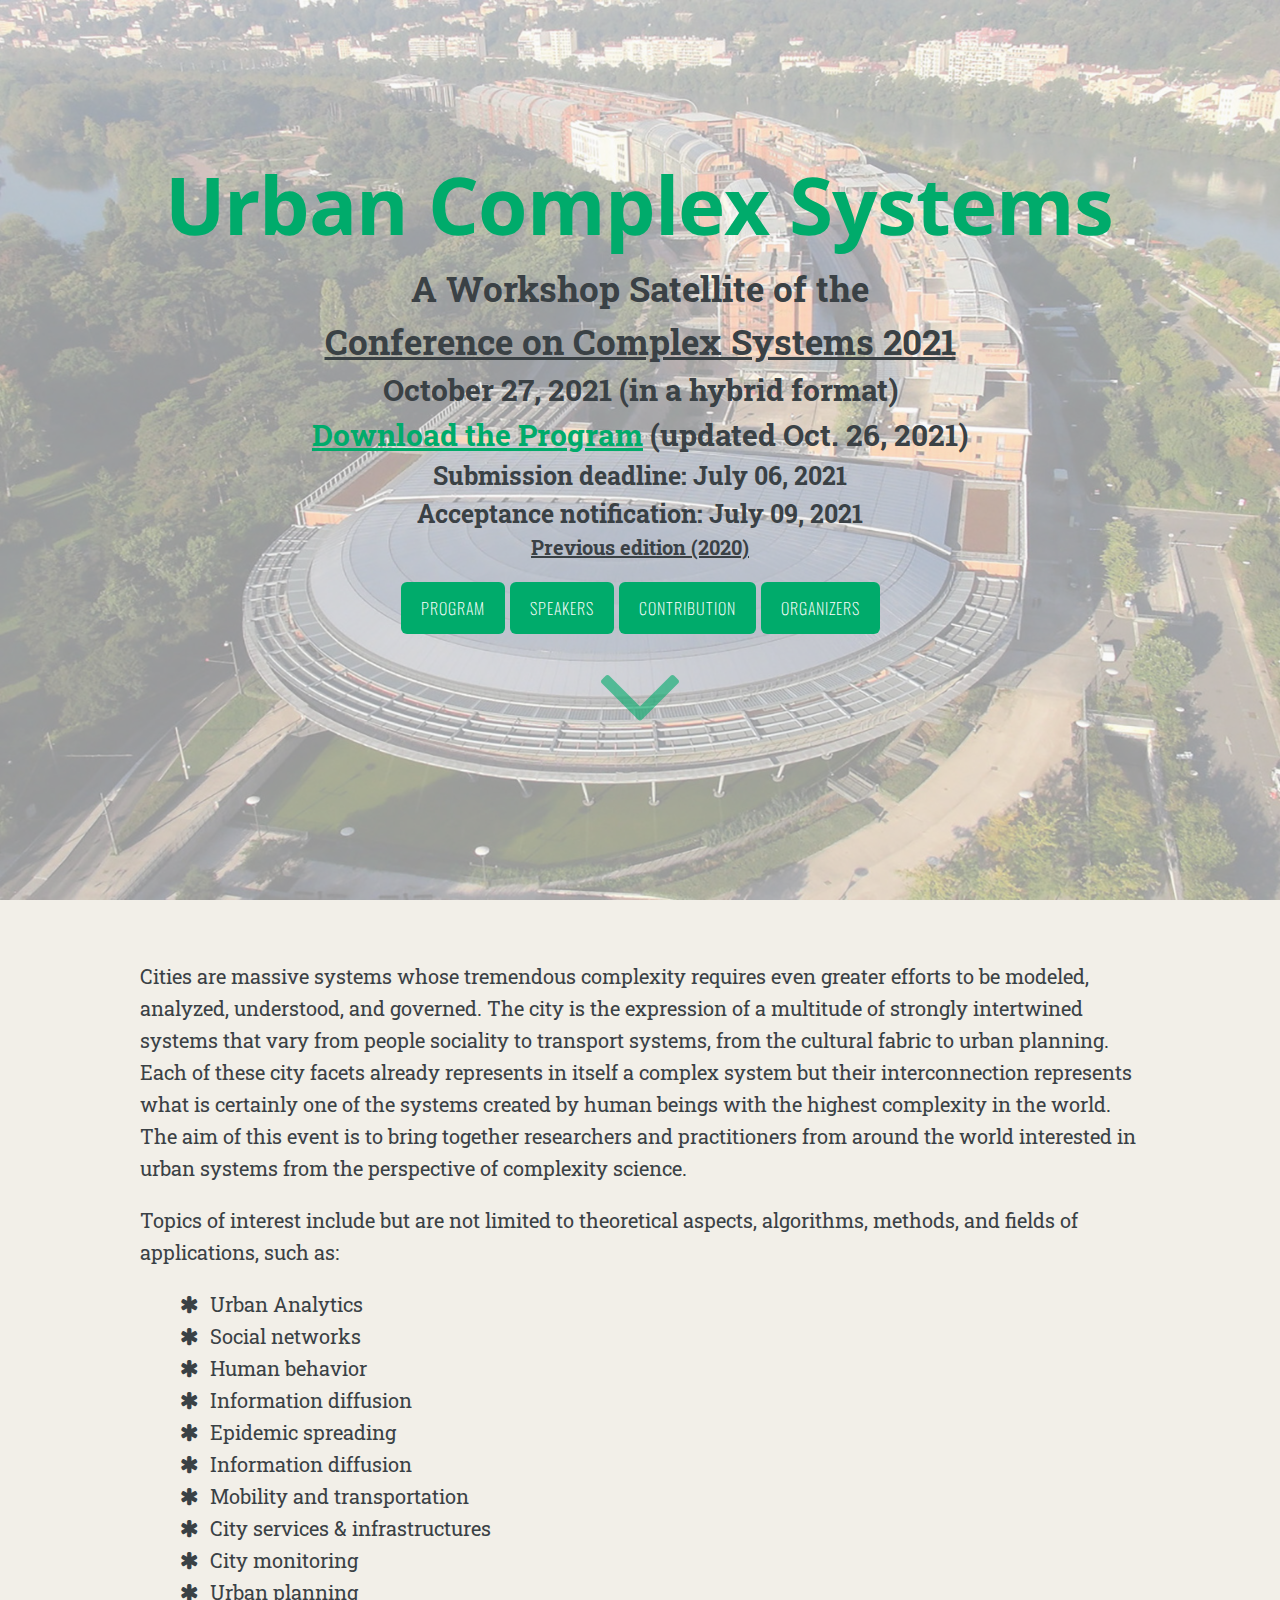
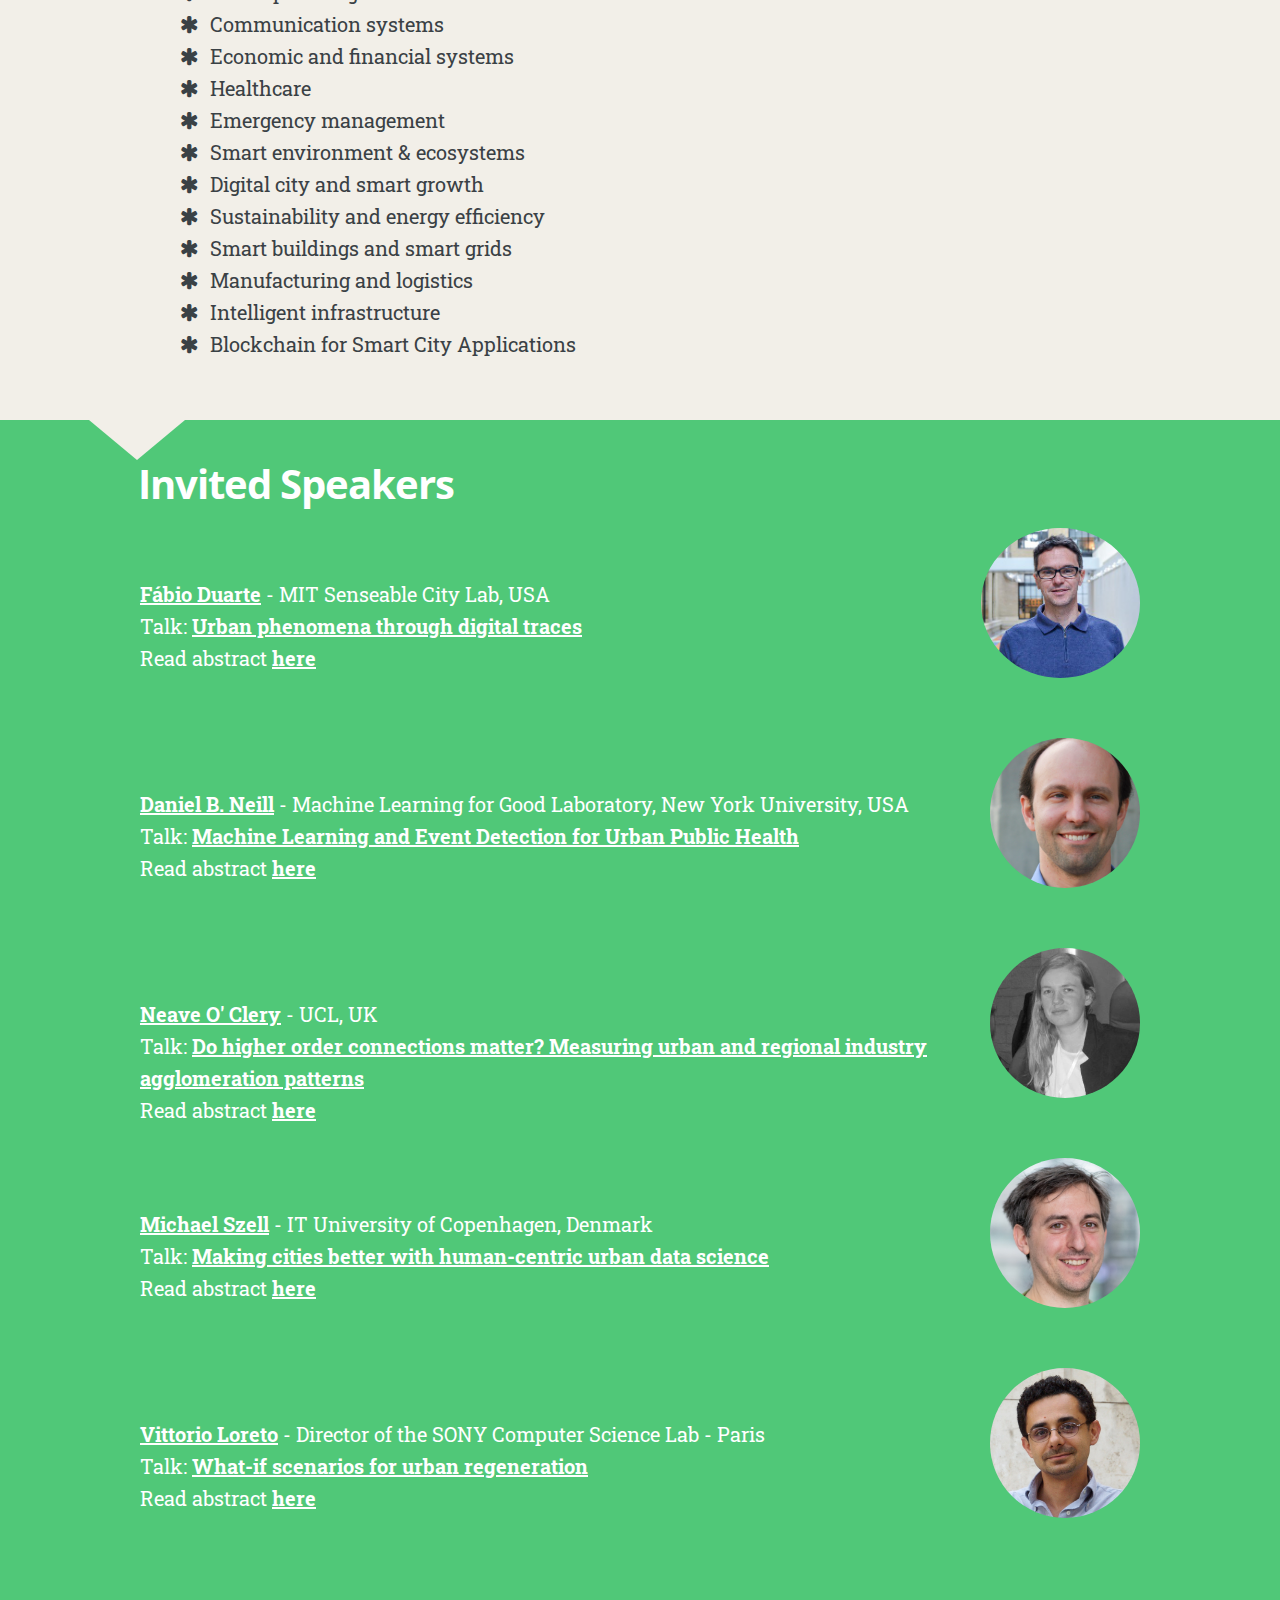
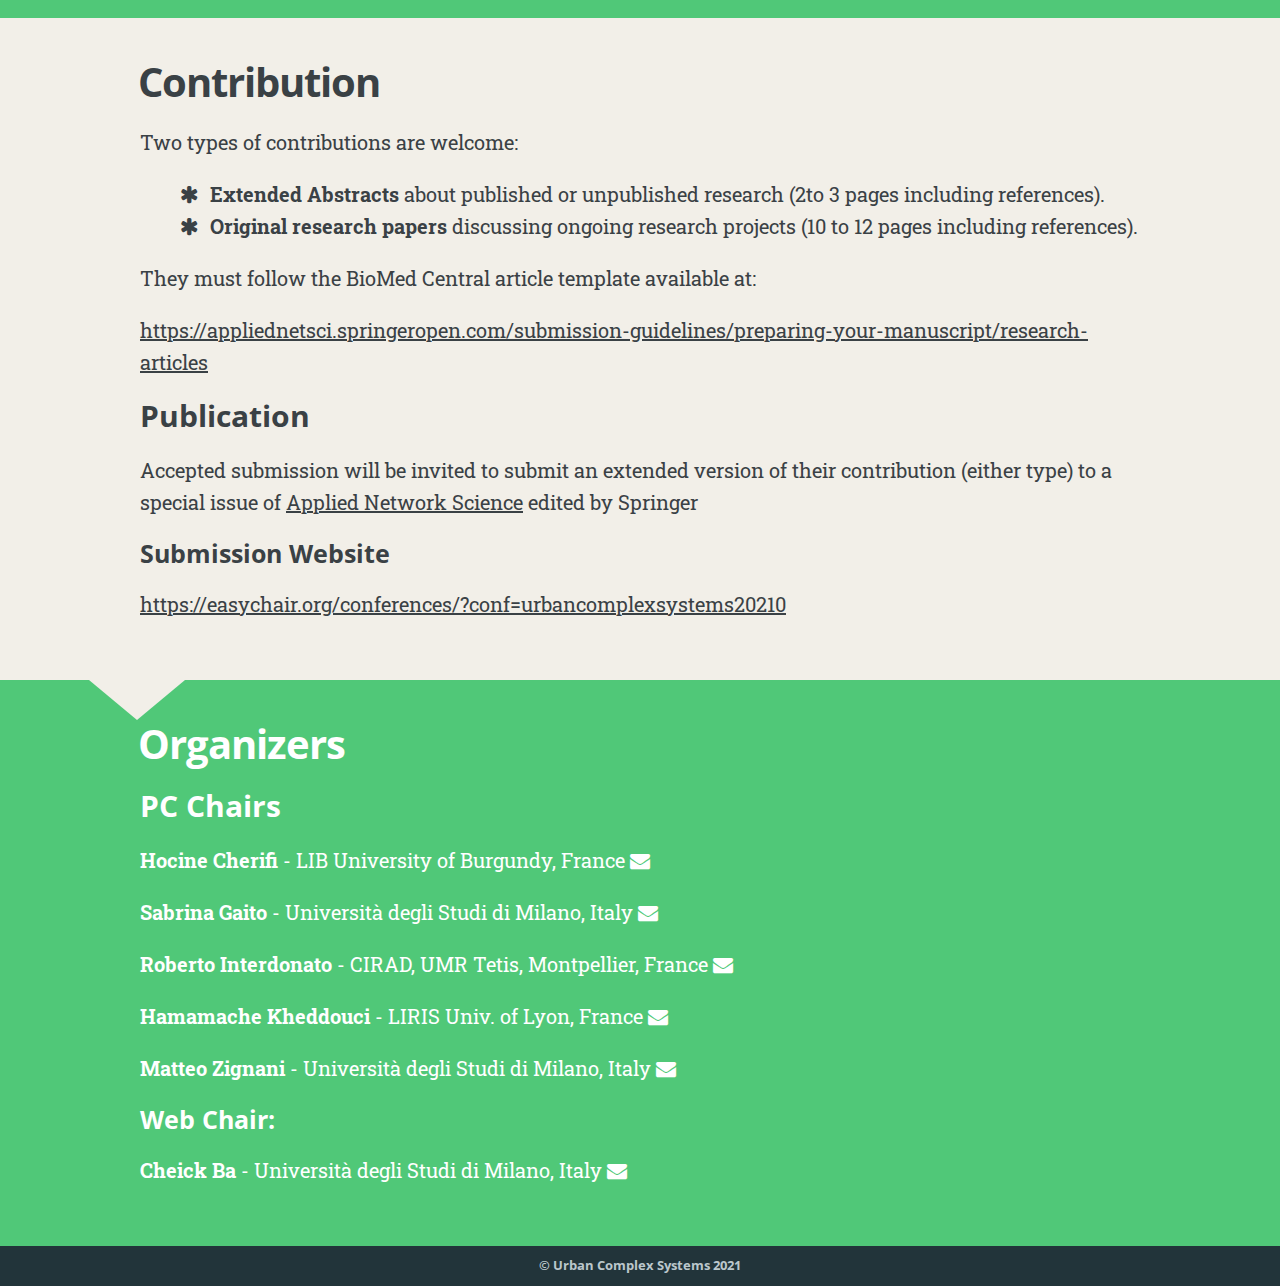
==== commit 4444bf46: "speaker 5 update 2" ====
--- a/index.html
+++ b/index.html
@@ -317,7 +317,7 @@
                       <div class="speaker_box_title">
                         <div><b><a href="http://socialdynamics.it/vittorioloreto/">Vittorio Loreto</a></b> - Director of the SONY Computer Science Lab - Paris </div>
                         <div>Talk: <b><a href="speakers.html#4"> What-if scenarios for urban regeneration</a></b></div>
-                        <!--<div>Read abstract <b><a href="speakers.html#5"> here</a></b></div>-->
+                        <div>Read abstract <b><a href="speakers.html#5"> here</a></b></div>
 
                       </div>
                     </div>
